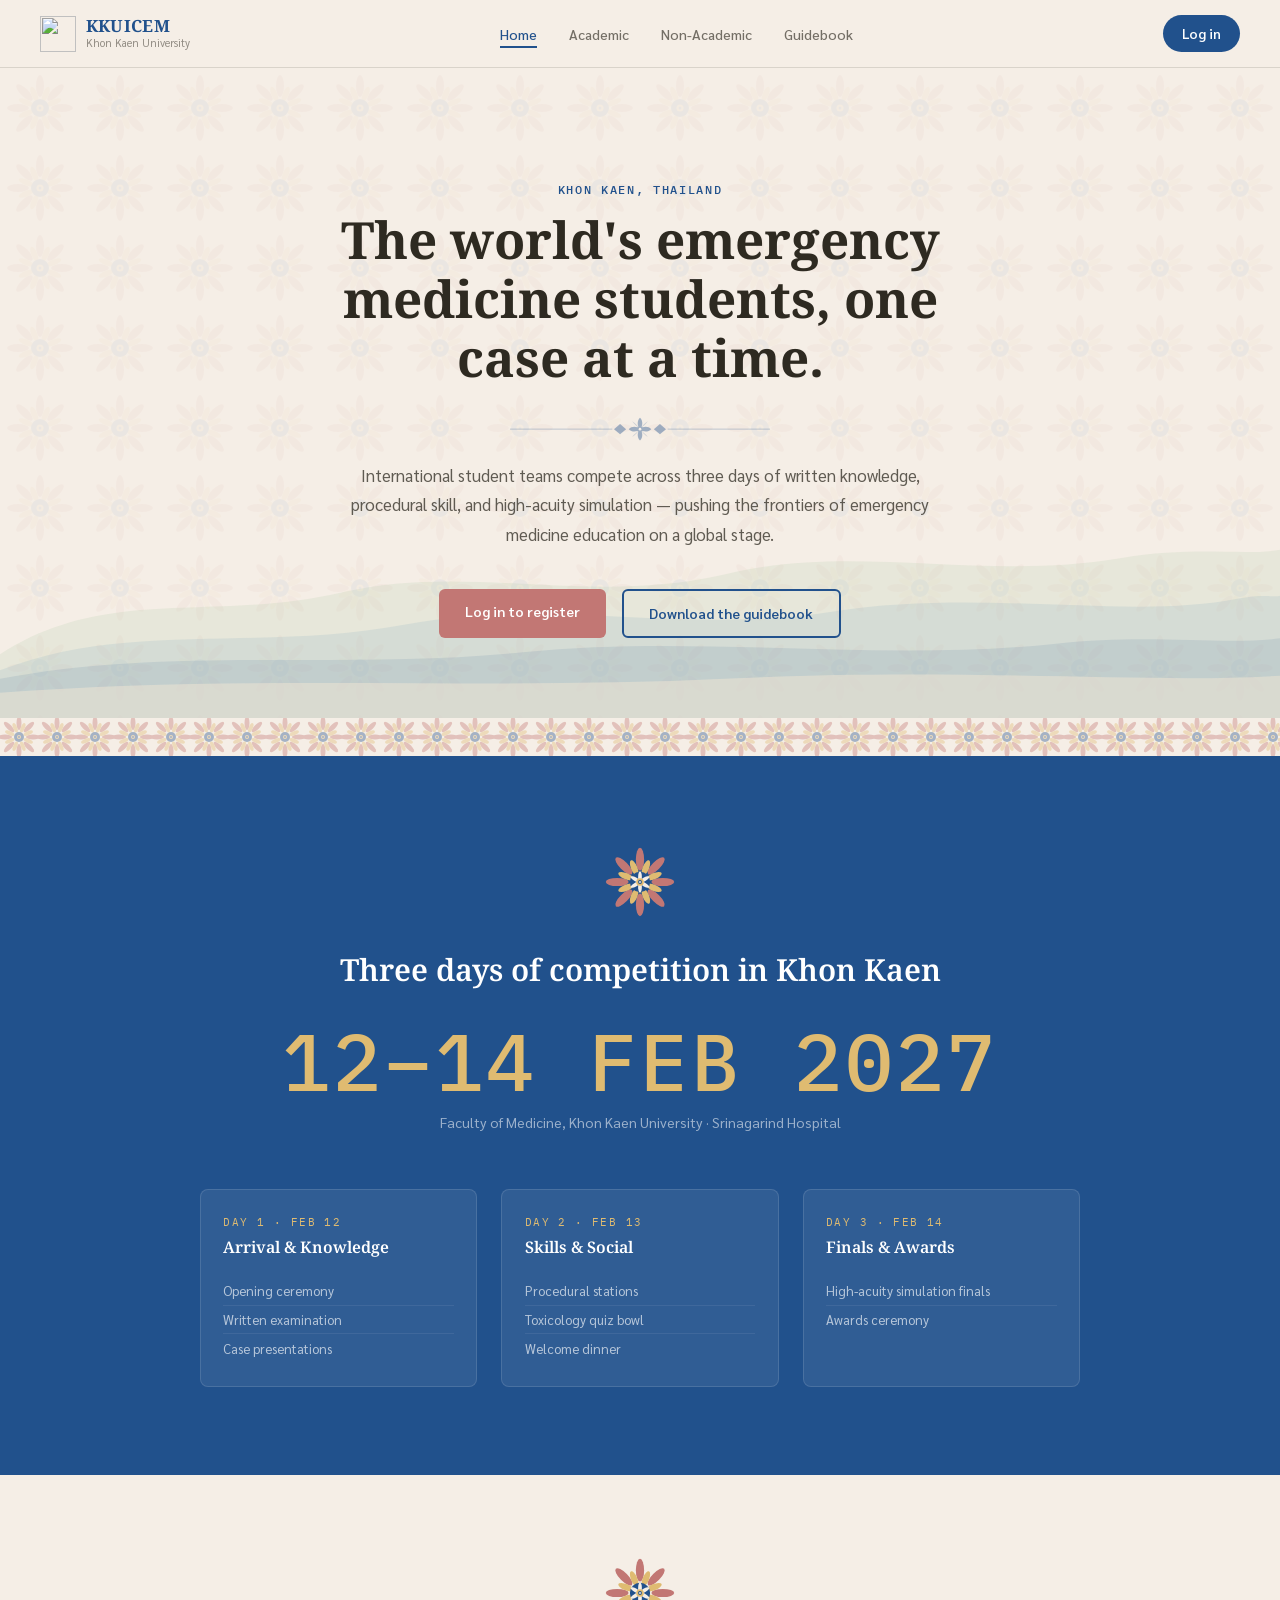
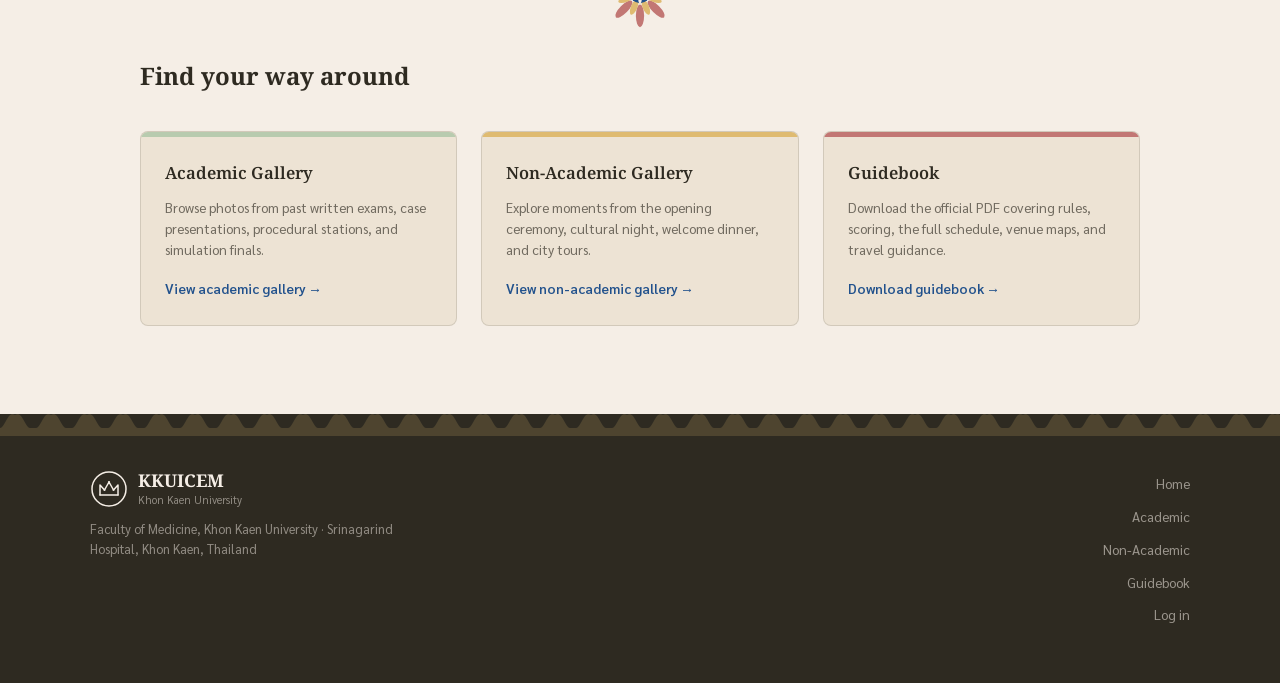
==== index.html @ 1361f366 "Add ICEM logo, color mascots, medallion system, login mascots, and logo swap Co-Authored-By: Claude " ====
<!DOCTYPE html>
<html lang="en">
<head>
  <meta charset="UTF-8">
  <meta name="viewport" content="width=device-width, initial-scale=1.0">
  <meta name="description" content="KKUICEM — Khon Kaen University International Challenge of Emergency Medicine. Medical students from around the world compete to become the best of emergency medicine.">
  <title>KKUICEM — Home</title>
  <link rel="stylesheet" href="style.css">
</head>
<body>

<nav class="site-nav" aria-label="Main navigation">
  <a href="index.html" class="nav-wordmark" aria-label="KKUICEM — go to home">
    <img src="assets/icem-logo-color.png" class="crest-img" alt="" aria-hidden="true">
    <div class="nav-wordmark-text">
      <span class="nav-wordmark-title">KKUICEM</span>
      <span class="nav-wordmark-sub">Khon Kaen University</span>
    </div>
  </a>
  <ul class="nav-links" role="list">
    <li><a href="index.html" aria-current="page">Home</a></li>
    <li><a href="academic.html">Academic</a></li>
    <li><a href="non-academic.html">Non-Academic</a></li>
    <li><a href="guidebook.html">Guidebook</a></li>
  </ul>
  <a href="login.html" class="nav-login-btn">Log in</a>
</nav>

<main>

  <section class="hero">
    <div class="hero-mountain" aria-hidden="true">
      <svg viewBox="0 0 1200 200" preserveAspectRatio="xMidYMax slice" xmlns="http://www.w3.org/2000/svg">
        <path d="M0 140 C100 75 200 110 320 82 C440 54 550 95 680 65 C800 35 920 72 1050 50 C1120 38 1165 48 1200 42 L1200 200 L0 200Z" fill="#B8CBAF" opacity="0.22"/>
        <path d="M0 155 C120 108 240 138 380 112 C520 86 640 122 780 100 C920 78 1060 108 1160 88 C1185 83 1195 87 1200 85 L1200 200 L0 200Z" fill="#88ABBE" opacity="0.18"/>
        <path d="M0 163 C160 132 320 155 490 138 C660 121 820 148 990 130 C1080 120 1145 132 1200 125 L1200 200 L0 200Z" fill="#21518C" opacity="0.1"/>
        <path d="M0 176 C240 158 460 174 680 163 C900 152 1080 168 1200 160 L1200 200 L0 200Z" fill="#EDE3D4" opacity="0.55"/>
      </svg>
    </div>
    <img src="assets/mascot-giant-color.png" class="hero-mascot hero-mascot-blue" aria-hidden="true" alt="">
    <img src="assets/mascot-hanuman-color.png" class="hero-mascot hero-mascot-red" aria-hidden="true" alt="">
    <div class="hero-content">
      <p class="hero-location">Khon Kaen, Thailand</p>
      <h1>The world's emergency medicine students, one case at a time.</h1>
      <div class="thai-ornament" aria-hidden="true">
        <svg viewBox="0 0 300 28" fill="none" xmlns="http://www.w3.org/2000/svg">
          <line x1="0" y1="14" x2="118" y2="14" stroke="currentColor" stroke-width="0.75"/>
          <line x1="182" y1="14" x2="300" y2="14" stroke="currentColor" stroke-width="0.75"/>
          <path d="M120 14 L127 8 L134 14 L127 20Z" fill="currentColor"/>
          <path d="M166 14 L173 8 L180 14 L173 20Z" fill="currentColor"/>
          <path d="M150 14 C153 11,154 5,150 1 C146 5,147 11,150 14Z" fill="currentColor"/>
          <path d="M150 14 C153 17,154 23,150 27 C146 23,147 17,150 14Z" fill="currentColor"/>
          <path d="M150 14 C147 11,141 10,137 14 C141 18,147 17,150 14Z" fill="currentColor"/>
          <path d="M150 14 C153 11,159 10,163 14 C159 18,153 17,150 14Z" fill="currentColor"/>
          <path d="M150 14 C148 11,144 7,141 5 C143 8,147 11,150 14Z" fill="currentColor" opacity="0.55"/>
          <path d="M150 14 C152 11,156 7,159 5 C157 8,153 11,150 14Z" fill="currentColor" opacity="0.55"/>
          <path d="M150 14 C148 17,144 21,141 23 C143 20,147 17,150 14Z" fill="currentColor" opacity="0.55"/>
          <path d="M150 14 C152 17,156 21,159 23 C157 20,153 17,150 14Z" fill="currentColor" opacity="0.55"/>
          <circle cx="150" cy="14" r="3.2" fill="currentColor"/>
          <circle cx="150" cy="14" r="1.5" fill="var(--cream)"/>
        </svg>
      </div>
      <p class="hero-lede">International student teams compete across three days of written knowledge, procedural skill, and high-acuity simulation — pushing the frontiers of emergency medicine education on a global stage.</p>
      <div class="hero-buttons">
        <a href="login.html" class="btn-coral">Log in to register</a>
        <a href="guidebook.html" class="btn-navy-outline">Download the guidebook</a>
      </div>
    </div>
  </section>

  <div class="wave-divider" role="presentation" aria-hidden="true"></div>

  <section class="duration-band" aria-labelledby="duration-heading">
    <div class="medallion-accent" aria-hidden="true">
      <svg viewBox="0 0 120 120" xmlns="http://www.w3.org/2000/svg">
        <g transform="translate(60,60)">
          <ellipse rx="6.5" ry="18" cy="-36" fill="#C27774" transform="rotate(0)"/>
          <ellipse rx="6.5" ry="18" cy="-36" fill="#C27774" transform="rotate(45)"/>
          <ellipse rx="6.5" ry="18" cy="-36" fill="#C27774" transform="rotate(90)"/>
          <ellipse rx="6.5" ry="18" cy="-36" fill="#C27774" transform="rotate(135)"/>
          <ellipse rx="6.5" ry="18" cy="-36" fill="#C27774" transform="rotate(180)"/>
          <ellipse rx="6.5" ry="18" cy="-36" fill="#C27774" transform="rotate(225)"/>
          <ellipse rx="6.5" ry="18" cy="-36" fill="#C27774" transform="rotate(270)"/>
          <ellipse rx="6.5" ry="18" cy="-36" fill="#C27774" transform="rotate(315)"/>
          <ellipse rx="5" ry="13" cy="-24" fill="#DFBB71" transform="rotate(22.5)"/>
          <ellipse rx="5" ry="13" cy="-24" fill="#DFBB71" transform="rotate(67.5)"/>
          <ellipse rx="5" ry="13" cy="-24" fill="#DFBB71" transform="rotate(112.5)"/>
          <ellipse rx="5" ry="13" cy="-24" fill="#DFBB71" transform="rotate(157.5)"/>
          <ellipse rx="5" ry="13" cy="-24" fill="#DFBB71" transform="rotate(202.5)"/>
          <ellipse rx="5" ry="13" cy="-24" fill="#DFBB71" transform="rotate(247.5)"/>
          <ellipse rx="5" ry="13" cy="-24" fill="#DFBB71" transform="rotate(292.5)"/>
          <ellipse rx="5" ry="13" cy="-24" fill="#DFBB71" transform="rotate(337.5)"/>
          <circle r="16" fill="#F5EEE6" opacity="0.15"/>
          <circle r="16" fill="#21518C"/>
          <ellipse rx="3" ry="9" cy="-8" fill="#F5EEE6" transform="rotate(0)"/>
          <ellipse rx="3" ry="9" cy="-8" fill="#F5EEE6" transform="rotate(60)"/>
          <ellipse rx="3" ry="9" cy="-8" fill="#F5EEE6" transform="rotate(120)"/>
          <ellipse rx="3" ry="9" cy="-8" fill="#F5EEE6" transform="rotate(180)"/>
          <ellipse rx="3" ry="9" cy="-8" fill="#F5EEE6" transform="rotate(240)"/>
          <ellipse rx="3" ry="9" cy="-8" fill="#F5EEE6" transform="rotate(300)"/>
          <circle r="6" fill="#DFBB71"/>
          <circle r="3" fill="#21518C"/>
          <circle r="1.5" fill="#F5EEE6"/>
        </g>
      </svg>
    </div>
    <h2 id="duration-heading">Three days of competition in Khon Kaen</h2>
    <span class="duration-date">12–14 FEB 2027</span>
    <p class="duration-venue">Faculty of Medicine, Khon Kaen University · Srinagarind Hospital</p>
    <div class="schedule-grid">
      <div class="schedule-day">
        <p class="schedule-day-label">Day 1 · Feb 12</p>
        <h3 class="schedule-day-title">Arrival &amp; Knowledge</h3>
        <ul>
          <li>Opening ceremony</li>
          <li>Written examination</li>
          <li>Case presentations</li>
        </ul>
      </div>
      <div class="schedule-day">
        <p class="schedule-day-label">Day 2 · Feb 13</p>
        <h3 class="schedule-day-title">Skills &amp; Social</h3>
        <ul>
          <li>Procedural stations</li>
          <li>Toxicology quiz bowl</li>
          <li>Welcome dinner</li>
        </ul>
      </div>
      <div class="schedule-day">
        <p class="schedule-day-label">Day 3 · Feb 14</p>
        <h3 class="schedule-day-title">Finals &amp; Awards</h3>
        <ul>
          <li>High-acuity simulation finals</li>
          <li>Awards ceremony</li>
        </ul>
      </div>
    </div>
  </section>

  <section class="nav-cards-section" aria-labelledby="explore-heading">
    <div class="medallion-accent medallion-accent-sm" aria-hidden="true">
      <svg viewBox="0 0 120 120" xmlns="http://www.w3.org/2000/svg"><g transform="translate(60,60)"><ellipse rx="6.5" ry="18" cy="-36" fill="#C27774" transform="rotate(0)"/><ellipse rx="6.5" ry="18" cy="-36" fill="#C27774" transform="rotate(45)"/><ellipse rx="6.5" ry="18" cy="-36" fill="#C27774" transform="rotate(90)"/><ellipse rx="6.5" ry="18" cy="-36" fill="#C27774" transform="rotate(135)"/><ellipse rx="6.5" ry="18" cy="-36" fill="#C27774" transform="rotate(180)"/><ellipse rx="6.5" ry="18" cy="-36" fill="#C27774" transform="rotate(225)"/><ellipse rx="6.5" ry="18" cy="-36" fill="#C27774" transform="rotate(270)"/><ellipse rx="6.5" ry="18" cy="-36" fill="#C27774" transform="rotate(315)"/><ellipse rx="5" ry="13" cy="-24" fill="#DFBB71" transform="rotate(22.5)"/><ellipse rx="5" ry="13" cy="-24" fill="#DFBB71" transform="rotate(67.5)"/><ellipse rx="5" ry="13" cy="-24" fill="#DFBB71" transform="rotate(112.5)"/><ellipse rx="5" ry="13" cy="-24" fill="#DFBB71" transform="rotate(157.5)"/><ellipse rx="5" ry="13" cy="-24" fill="#DFBB71" transform="rotate(202.5)"/><ellipse rx="5" ry="13" cy="-24" fill="#DFBB71" transform="rotate(247.5)"/><ellipse rx="5" ry="13" cy="-24" fill="#DFBB71" transform="rotate(292.5)"/><ellipse rx="5" ry="13" cy="-24" fill="#DFBB71" transform="rotate(337.5)"/><circle r="16" fill="#21518C"/><ellipse rx="3" ry="9" cy="-8" fill="#F5EEE6" transform="rotate(0)"/><ellipse rx="3" ry="9" cy="-8" fill="#F5EEE6" transform="rotate(60)"/><ellipse rx="3" ry="9" cy="-8" fill="#F5EEE6" transform="rotate(120)"/><ellipse rx="3" ry="9" cy="-8" fill="#F5EEE6" transform="rotate(180)"/><ellipse rx="3" ry="9" cy="-8" fill="#F5EEE6" transform="rotate(240)"/><ellipse rx="3" ry="9" cy="-8" fill="#F5EEE6" transform="rotate(300)"/><circle r="6" fill="#DFBB71"/><circle r="3" fill="#21518C"/><circle r="1.5" fill="#F5EEE6"/></g></svg>
    </div>
    <h2 id="explore-heading">Find your way around</h2>
    <div class="nav-cards">
      <div class="nav-card">
        <div class="nav-card-top" style="background:var(--sage);"></div>
        <div class="nav-card-body">
          <h3>Academic Gallery</h3>
          <p>Browse photos from past written exams, case presentations, procedural stations, and simulation finals.</p>
          <a href="academic.html" class="nav-card-link">View academic gallery →</a>
        </div>
      </div>
      <div class="nav-card">
        <div class="nav-card-top" style="background:var(--mustard);"></div>
        <div class="nav-card-body">
          <h3>Non-Academic Gallery</h3>
          <p>Explore moments from the opening ceremony, cultural night, welcome dinner, and city tours.</p>
          <a href="non-academic.html" class="nav-card-link">View non-academic gallery →</a>
        </div>
      </div>
      <div class="nav-card">
        <div class="nav-card-top" style="background:var(--coral);"></div>
        <div class="nav-card-body">
          <h3>Guidebook</h3>
          <p>Download the official PDF covering rules, scoring, the full schedule, venue maps, and travel guidance.</p>
          <a href="guidebook.html" class="nav-card-link">Download guidebook →</a>
        </div>
      </div>
    </div>
  </section>

</main>

<footer class="site-footer">
  <div class="footer-inner">
    <div>
      <div class="footer-brand">
        <svg class="crest-svg" viewBox="0 0 38 38" fill="none" xmlns="http://www.w3.org/2000/svg" aria-hidden="true">
          <circle cx="19" cy="19" r="17" stroke="currentColor" stroke-width="1.5"/>
          <path d="M10 25 L10 15 L14.5 20 L19 12 L23.5 20 L28 15 L28 25" stroke="currentColor" stroke-width="1.5" stroke-linejoin="round" stroke-linecap="round" fill="none"/>
          <line x1="10" y1="25" x2="28" y2="25" stroke="currentColor" stroke-width="1.5" stroke-linecap="round"/>
          <circle cx="14.5" cy="20" r="1" fill="currentColor"/>
          <circle cx="19" cy="12" r="1" fill="currentColor"/>
          <circle cx="23.5" cy="20" r="1" fill="currentColor"/>
        </svg>
        <div class="footer-wordmark-text">
          <div class="footer-wordmark-title">KKUICEM</div>
          <div class="footer-wordmark-sub">Khon Kaen University</div>
        </div>
      </div>
      <p class="footer-address">Faculty of Medicine, Khon Kaen University · Srinagarind Hospital, Khon Kaen, Thailand</p>
    </div>
    <ul class="footer-nav" role="list">
      <li><a href="index.html">Home</a></li>
      <li><a href="academic.html">Academic</a></li>
      <li><a href="non-academic.html">Non-Academic</a></li>
      <li><a href="guidebook.html">Guidebook</a></li>
      <li><a href="login.html">Log in</a></li>
    </ul>
  </div>
</footer>

</body>
</html>
---- style.css ----
@import url('https://fonts.googleapis.com/css2?family=Noto+Serif+Thai:wght@400;500;600;700&family=Sarabun:wght@400;500;600&family=IBM+Plex+Mono:wght@400;500&display=swap');

:root {
  --cream:      #F5EEE6;
  --cream-deep: #EDE3D4;
  --ink:        #2E2A21;
  --navy:       #21518C;
  --navy-deep:  #1A3E6B;
  --dusty:      #88ABBE;
  --sage:       #B8CBAF;
  --coral:      #C27774;
  --mustard:    #DFBB71;
  --line:       rgba(46, 42, 33, 0.14);
}

*, *::before, *::after { box-sizing: border-box; margin: 0; padding: 0; }

html { scroll-behavior: smooth; }

body {
  background: var(--cream);
  color: var(--ink);
  font-family: 'Sarabun', sans-serif;
  font-size: 16px;
  line-height: 1.6;
  min-height: 100vh;
  display: flex;
  flex-direction: column;
}

main { flex: 1; }

img { max-width: 100%; height: auto; display: block; }

/* ------------------------------------------------------------------ NAV */

.site-nav {
  background: var(--cream);
  border-bottom: 1px solid var(--line);
  padding: 0 2.5rem;
  height: 68px;
  display: flex;
  align-items: center;
  justify-content: space-between;
  gap: 1.5rem;
  position: sticky;
  top: 0;
  z-index: 100;
}

.nav-wordmark {
  display: flex;
  align-items: center;
  gap: 0.6rem;
  text-decoration: none;
  flex-shrink: 0;
}

.nav-wordmark .crest-svg {
  color: var(--navy);
  width: 38px;
  height: 38px;
  flex-shrink: 0;
}

.crest-img {
  flex-shrink: 0;
  object-fit: contain;
  display: block;
}

.nav-wordmark .crest-img  { width: 36px; height: 36px; }
.footer-brand  .crest-img { width: 28px; height: 28px; }

.nav-wordmark-text { display: flex; flex-direction: column; line-height: 1.15; }

.nav-wordmark-title {
  font-family: 'Noto Serif Thai', serif;
  font-weight: 700;
  font-size: 1.05rem;
  color: var(--navy);
  letter-spacing: 0.02em;
}

.nav-wordmark-sub { font-size: 0.68rem; color: var(--ink); opacity: 0.5; }

.nav-links { display: flex; gap: 2rem; list-style: none; margin: 0; padding: 0; }

.nav-links a {
  font-size: 0.875rem;
  font-weight: 500;
  color: var(--ink);
  text-decoration: none;
  opacity: 0.65;
  transition: opacity 0.15s;
  padding-bottom: 3px;
  border-bottom: 2px solid transparent;
}

.nav-links a:hover { opacity: 1; }

.nav-links a[aria-current="page"] {
  color: var(--navy);
  opacity: 1;
  border-bottom-color: var(--navy);
}

.nav-login-btn {
  display: inline-block;
  padding: 0.45rem 1.2rem;
  background: var(--navy);
  color: #fff;
  font-size: 0.85rem;
  font-weight: 600;
  text-decoration: none;
  border-radius: 999px;
  transition: background 0.15s;
  flex-shrink: 0;
  white-space: nowrap;
}

.nav-login-btn:hover { background: var(--navy-deep); }

.nav-links a:focus-visible,
.nav-login-btn:focus-visible,
.nav-wordmark:focus-visible {
  outline: 2px solid var(--navy);
  outline-offset: 3px;
  border-radius: 3px;
}

/* --------------------------------------------------------------- FOOTER */

.site-footer {
  background: var(--ink);
  padding: 3.5rem 2.5rem;
  background-image: url("data:image/svg+xml,%3Csvg xmlns='http://www.w3.org/2000/svg' viewBox='0 0 36 22'%3E%3Cpath d='M0 22 L0 14 C3 14 6 6 9 2 C11 0 13 0 15 1 C17 0 19 0 21 2 C24 6 27 14 30 14 L36 14 L36 22 Z' fill='%23DFBB71' opacity='0.18'/%3E%3C/svg%3E");
  background-repeat: repeat-x;
  background-size: 36px 22px;
  background-position: top left;
}

.footer-inner {
  max-width: 1100px;
  margin: 0 auto;
  display: flex;
  align-items: flex-start;
  justify-content: space-between;
  gap: 2.5rem;
  flex-wrap: wrap;
}

.footer-brand {
  display: flex;
  align-items: center;
  gap: 0.65rem;
  margin-bottom: 0.65rem;
}

.footer-brand .crest-svg { color: var(--cream); width: 38px; height: 38px; flex-shrink: 0; }

.footer-wordmark-text { line-height: 1.2; }

.footer-wordmark-title {
  font-family: 'Noto Serif Thai', serif;
  font-weight: 700;
  font-size: 1.1rem;
  color: var(--cream);
}

.footer-wordmark-sub { font-size: 0.68rem; color: var(--cream); opacity: 0.5; }

.footer-address { font-size: 0.8rem; color: var(--cream); opacity: 0.5; line-height: 1.6; max-width: 340px; }

.footer-nav {
  list-style: none;
  padding: 0;
  margin: 0;
  display: flex;
  flex-direction: column;
  gap: 0.45rem;
  text-align: right;
}

.footer-nav a { font-size: 0.85rem; color: var(--cream); opacity: 0.55; text-decoration: none; transition: opacity 0.15s; }

.footer-nav a:hover { opacity: 1; }

.footer-nav a:focus-visible { outline: 2px solid var(--cream); outline-offset: 2px; border-radius: 2px; }

/* ------------------------------------------------------------- DIVIDER */

.wave-divider {
  width: 100%;
  height: 38px;
  background-color: var(--cream);
  background-image: url("data:image/svg+xml,<svg xmlns='http://www.w3.org/2000/svg' viewBox='0 0 38 38'><g transform='translate(19,19)' opacity='0.38'><ellipse rx='2.5' ry='7' cy='-14' fill='%23C27774'/><ellipse rx='2.5' ry='7' cy='-14' fill='%23C27774' transform='rotate(45)'/><ellipse rx='2.5' ry='7' cy='-14' fill='%23C27774' transform='rotate(90)'/><ellipse rx='2.5' ry='7' cy='-14' fill='%23C27774' transform='rotate(135)'/><ellipse rx='2.5' ry='7' cy='-14' fill='%23C27774' transform='rotate(180)'/><ellipse rx='2.5' ry='7' cy='-14' fill='%23C27774' transform='rotate(225)'/><ellipse rx='2.5' ry='7' cy='-14' fill='%23C27774' transform='rotate(270)'/><ellipse rx='2.5' ry='7' cy='-14' fill='%23C27774' transform='rotate(315)'/><ellipse rx='2' ry='5' cy='-10' fill='%23DFBB71' transform='rotate(22.5)'/><ellipse rx='2' ry='5' cy='-10' fill='%23DFBB71' transform='rotate(67.5)'/><ellipse rx='2' ry='5' cy='-10' fill='%23DFBB71' transform='rotate(112.5)'/><ellipse rx='2' ry='5' cy='-10' fill='%23DFBB71' transform='rotate(157.5)'/><ellipse rx='2' ry='5' cy='-10' fill='%23DFBB71' transform='rotate(202.5)'/><ellipse rx='2' ry='5' cy='-10' fill='%23DFBB71' transform='rotate(247.5)'/><ellipse rx='2' ry='5' cy='-10' fill='%23DFBB71' transform='rotate(292.5)'/><ellipse rx='2' ry='5' cy='-10' fill='%23DFBB71' transform='rotate(337.5)'/><circle r='5' fill='%2321518C'/><circle r='2' fill='%23DFBB71'/><circle r='1' fill='%2321518C'/></g></svg>");
  background-repeat: repeat-x;
  background-size: 38px 38px;
  background-position: center left;
}

/* small medallion accent for section headings */
.medallion-accent-sm svg { width: 28px; height: 28px; }
.medallion-accent-sm { margin: 0 0 0.9rem; }

/* login page line-art mascots */
.login-wrapper {
  display: flex;
  align-items: flex-start;
  justify-content: center;
  padding: 5rem 2rem 6rem;
  position: relative;
}

.login-mascot {
  position: absolute;
  bottom: 0;
  width: 150px;
  mix-blend-mode: multiply;
  pointer-events: none;
  user-select: none;
  opacity: 0.45;
}

.login-mascot-blue { left: 0; }
.login-mascot-red  { right: 0; }

/* --------------------------------------------------------- THAI ORNAMENT */

.thai-ornament {
  display: flex;
  justify-content: center;
  margin: 1.2rem 0;
  color: var(--navy);
  opacity: 0.4;
}

.thai-ornament svg { width: 260px; height: auto; }

.thai-ornament-light {
  color: var(--mustard);
  opacity: 0.55;
}

.gallery-header .thai-ornament svg { width: 180px; }

/* -------------------------------------------------------------- BUTTONS */

.btn-coral {
  display: inline-block;
  padding: 0.7rem 1.6rem;
  background: var(--coral);
  color: #fff;
  font-weight: 600;
  font-size: 0.9rem;
  text-decoration: none;
  border-radius: 6px;
  transition: background 0.15s;
}

.btn-coral:hover { background: #b5605d; }

.btn-navy-outline {
  display: inline-block;
  padding: 0.68rem 1.6rem;
  background: transparent;
  color: var(--navy);
  border: 2px solid var(--navy);
  font-weight: 600;
  font-size: 0.9rem;
  text-decoration: none;
  border-radius: 6px;
  transition: background 0.15s, color 0.15s;
}

.btn-navy-outline:hover { background: var(--navy); color: #fff; }

.btn-coral:focus-visible,
.btn-navy-outline:focus-visible { outline: 2px solid var(--navy); outline-offset: 3px; }

/* --------------------------------------------------------------- INDEX */

.hero {
  position: relative;
  overflow: hidden;
  padding: 7rem 2rem 5rem;
  text-align: center;
}

.hero::before {
  content: '';
  position: absolute;
  inset: 0;
  z-index: 0;
  opacity: 0.05;
  pointer-events: none;
  background-image: url("data:image/svg+xml,<svg xmlns='http://www.w3.org/2000/svg' viewBox='0 0 80 80'><g transform='translate(40,40)'><ellipse rx='4' ry='11' cy='-22' fill='%23C27774'/><ellipse rx='4' ry='11' cy='-22' fill='%23C27774' transform='rotate(45)'/><ellipse rx='4' ry='11' cy='-22' fill='%23C27774' transform='rotate(90)'/><ellipse rx='4' ry='11' cy='-22' fill='%23C27774' transform='rotate(135)'/><ellipse rx='4' ry='11' cy='-22' fill='%23C27774' transform='rotate(180)'/><ellipse rx='4' ry='11' cy='-22' fill='%23C27774' transform='rotate(225)'/><ellipse rx='4' ry='11' cy='-22' fill='%23C27774' transform='rotate(270)'/><ellipse rx='4' ry='11' cy='-22' fill='%23C27774' transform='rotate(315)'/><ellipse rx='3' ry='8' cy='-15' fill='%23DFBB71' transform='rotate(22.5)'/><ellipse rx='3' ry='8' cy='-15' fill='%23DFBB71' transform='rotate(67.5)'/><ellipse rx='3' ry='8' cy='-15' fill='%23DFBB71' transform='rotate(112.5)'/><ellipse rx='3' ry='8' cy='-15' fill='%23DFBB71' transform='rotate(157.5)'/><ellipse rx='3' ry='8' cy='-15' fill='%23DFBB71' transform='rotate(202.5)'/><ellipse rx='3' ry='8' cy='-15' fill='%23DFBB71' transform='rotate(247.5)'/><ellipse rx='3' ry='8' cy='-15' fill='%23DFBB71' transform='rotate(292.5)'/><ellipse rx='3' ry='8' cy='-15' fill='%23DFBB71' transform='rotate(337.5)'/><circle r='9' fill='%2321518C'/><circle r='3.5' fill='%23DFBB71'/><circle r='1.5' fill='%2321518C'/></g></svg>");
  background-repeat: repeat;
  background-size: 80px 80px;
}

.hero-mountain {
  position: absolute;
  inset: 0;
  z-index: 1;
  pointer-events: none;
  user-select: none;
}

.hero-mountain svg {
  position: absolute;
  bottom: 0;
  left: 0;
  width: 100%;
  height: auto;
}

.hero-content {
  max-width: 700px;
  margin: 0 auto;
  position: relative;
  z-index: 3;
}

.hero-mascot {
  position: absolute;
  bottom: 0;
  width: 210px;
  mix-blend-mode: multiply;
  pointer-events: none;
  user-select: none;
  opacity: 0.9;
  z-index: 2;
}

.hero-mascot-blue { left: -10px; }
.hero-mascot-red  { right: -10px; }

/* ------------------------------------------------------ MEDALLION */

.medallion-accent {
  display: flex;
  justify-content: center;
  margin: 0 0 1.8rem;
}

.medallion-accent svg { width: 76px; height: 76px; }

.medallion-watermark {
  position: absolute;
  top: 50%;
  right: -50px;
  transform: translateY(-50%);
  opacity: 0.07;
  pointer-events: none;
  user-select: none;
  z-index: 0;
}

.medallion-watermark svg { width: 230px; height: 230px; }

.hero-location {
  font-family: 'IBM Plex Mono', monospace;
  font-size: 0.75rem;
  font-weight: 500;
  letter-spacing: 0.14em;
  text-transform: uppercase;
  color: var(--navy);
  margin-bottom: 1.1rem;
}

.hero h1 {
  font-family: 'Noto Serif Thai', serif;
  font-size: clamp(2rem, 5vw, 3.2rem);
  font-weight: 700;
  line-height: 1.15;
  color: var(--ink);
  margin-bottom: 1.5rem;
}

.hero-lede {
  font-size: 1.05rem;
  line-height: 1.75;
  color: var(--ink);
  opacity: 0.75;
  max-width: 580px;
  margin: 0 auto 2.5rem;
}

.hero-buttons { display: flex; gap: 1rem; justify-content: center; flex-wrap: wrap; }

/* duration */

.duration-band { background: var(--navy); color: #fff; padding: 5.5rem 2rem; text-align: center; }

.duration-band h2 {
  font-family: 'Noto Serif Thai', serif;
  font-size: clamp(1.3rem, 2.5vw, 1.9rem);
  font-weight: 600;
  color: #fff;
  margin-bottom: 1.5rem;
}

.duration-date {
  font-family: 'IBM Plex Mono', monospace;
  font-size: clamp(2.75rem, 8vw, 5rem);
  font-weight: 500;
  letter-spacing: 0.04em;
  color: var(--mustard);
  display: block;
  margin-bottom: 0.6rem;
  line-height: 1;
}

.duration-venue { font-size: 0.88rem; opacity: 0.55; margin-bottom: 3.5rem; }

.schedule-grid {
  max-width: 880px;
  margin: 0 auto;
  display: grid;
  grid-template-columns: repeat(3, 1fr);
  gap: 1.5rem;
  text-align: left;
}

.schedule-day {
  background: rgba(255,255,255,0.07);
  border: 1px solid rgba(255,255,255,0.12);
  border-radius: 8px;
  padding: 1.5rem 1.4rem;
}

.schedule-day-label {
  font-family: 'IBM Plex Mono', monospace;
  font-size: 0.68rem;
  letter-spacing: 0.13em;
  text-transform: uppercase;
  color: var(--mustard);
  margin-bottom: 0.35rem;
}

.schedule-day-title {
  font-family: 'Noto Serif Thai', serif;
  font-size: 1rem;
  font-weight: 600;
  color: #fff;
  margin-bottom: 0.85rem;
}

.schedule-day ul { list-style: none; padding: 0; margin: 0; }

.schedule-day ul li {
  font-size: 0.82rem;
  color: rgba(255,255,255,0.65);
  padding: 0.28rem 0;
  border-bottom: 1px solid rgba(255,255,255,0.07);
  line-height: 1.45;
}

.schedule-day ul li:last-child { border-bottom: none; }

/* nav cards */

.nav-cards-section { padding: 5rem 2rem 5.5rem; }

.nav-cards-section h2 {
  font-family: 'Noto Serif Thai', serif;
  font-size: 1.5rem;
  font-weight: 700;
  color: var(--ink);
  max-width: 1000px;
  margin: 0 auto 2rem;
}

.nav-cards {
  display: grid;
  grid-template-columns: repeat(3, 1fr);
  gap: 1.5rem;
  max-width: 1000px;
  margin: 0 auto;
}

.nav-card {
  background: var(--cream-deep);
  border: 1px solid var(--line);
  border-radius: 8px;
  overflow: hidden;
  display: flex;
  flex-direction: column;
}

.nav-card-top { height: 5px; }

.nav-card-body { padding: 1.6rem 1.5rem; display: flex; flex-direction: column; flex: 1; }

.nav-card-body h3 {
  font-family: 'Noto Serif Thai', serif;
  font-size: 1.05rem;
  font-weight: 600;
  color: var(--ink);
  margin-bottom: 0.5rem;
}

.nav-card-body p { font-size: 0.85rem; color: var(--ink); opacity: 0.65; line-height: 1.55; flex: 1; margin-bottom: 1.1rem; }

.nav-card-link {
  font-size: 0.85rem;
  font-weight: 600;
  color: var(--navy);
  text-decoration: none;
  display: inline-flex;
  align-items: center;
  gap: 0.3rem;
}

.nav-card-link:hover { text-decoration: underline; }

.nav-card-link:focus-visible { outline: 2px solid var(--navy); outline-offset: 2px; border-radius: 2px; }

/* --------------------------------------------------------------- LOGIN */

/* login-wrapper moved to illustration section above */

.login-section { width: 100%; max-width: 660px; }

.login-section h1 {
  font-family: 'Noto Serif Thai', serif;
  font-size: clamp(1.7rem, 4vw, 2.4rem);
  font-weight: 700;
  color: var(--ink);
  margin-bottom: 0.65rem;
  text-align: center;
}

.login-lede { font-size: 1rem; color: var(--ink); opacity: 0.65; margin-bottom: 2rem; text-align: center; }

.login-card { background: var(--cream-deep); border: 1px solid var(--line); border-radius: 10px; padding: 1.75rem; }

.login-card iframe { width: 100%; height: 600px; border: none; border-radius: 6px; display: block; background: var(--cream); }

.login-portal {
  display: flex;
  flex-direction: column;
  align-items: center;
  text-align: center;
  padding: 3rem 1.5rem;
  gap: 0.75rem;
}

.login-portal-icon { color: var(--navy); opacity: 0.6; margin-bottom: 0.5rem; }

.login-portal-label {
  font-family: 'Noto Serif Thai', serif;
  font-size: 1.1rem;
  font-weight: 600;
  color: var(--ink);
}

.login-portal-note { font-size: 0.85rem; color: var(--ink); opacity: 0.6; max-width: 340px; line-height: 1.55; }

.login-portal-btn { margin-top: 0.75rem; }

/* ------------------------------------------------------------- GALLERY */

.gallery-header { max-width: 680px; margin: 0 auto; padding: 5rem 2rem 1.5rem; }

.past-label {
  font-family: 'IBM Plex Mono', monospace;
  font-size: 0.72rem;
  letter-spacing: 0.13em;
  text-transform: uppercase;
  color: var(--navy);
  opacity: 0.65;
  margin-bottom: 0.5rem;
}

.gallery-header h1 {
  font-family: 'Noto Serif Thai', serif;
  font-size: clamp(1.9rem, 4.5vw, 2.75rem);
  font-weight: 700;
  color: var(--ink);
  margin-bottom: 0.6rem;
}

.gallery-header .lede { font-size: 1rem; color: var(--ink); opacity: 0.65; }

.gallery-note {
  max-width: 680px;
  margin: 0.75rem auto 0;
  padding: 0 2rem;
  font-size: 0.8rem;
  color: var(--ink);
  opacity: 0.45;
  font-style: italic;
}

.gallery-grid-wrap { max-width: 1020px; margin: 0 auto; padding: 2rem 2rem 6rem; }

.gallery-grid { display: grid; grid-template-columns: repeat(3, 1fr); gap: 1.5rem; }

.photo-card { border: 1px solid var(--line); border-radius: 8px; overflow: hidden; background: var(--cream-deep); }

.photo-placeholder {
  aspect-ratio: 4 / 3;
  display: flex;
  flex-direction: column;
  align-items: center;
  justify-content: center;
  gap: 0.5rem;
  color: var(--ink);
}

.photo-placeholder svg { opacity: 0.35; }

.photo-placeholder-text {
  font-family: 'IBM Plex Mono', monospace;
  font-size: 0.68rem;
  color: var(--ink);
  opacity: 0.4;
  letter-spacing: 0.06em;
  text-transform: uppercase;
}

.photo-card-info { padding: 0.8rem 1rem 1rem; }

.photo-card-title {
  font-family: 'Noto Serif Thai', serif;
  font-size: 0.95rem;
  font-weight: 600;
  color: var(--ink);
  margin-bottom: 0.2rem;
}

.photo-card-year { font-family: 'IBM Plex Mono', monospace; font-size: 0.7rem; color: var(--ink); opacity: 0.45; }

/* ----------------------------------------------------------- GUIDEBOOK */

.guidebook-header { max-width: 640px; margin: 0 auto; padding: 5.5rem 2rem 1.5rem; text-align: center; }

.guidebook-header h1 {
  font-family: 'Noto Serif Thai', serif;
  font-size: clamp(1.75rem, 4vw, 2.6rem);
  font-weight: 700;
  color: var(--ink);
  margin-bottom: 0.75rem;
}

.guidebook-lede { font-size: 1rem; color: var(--ink); opacity: 0.65; line-height: 1.65; }

.guidebook-download-card {
  max-width: 520px;
  margin: 2.5rem auto 0;
  background: var(--navy);
  border-radius: 12px;
  padding: 2.5rem 2.25rem;
  text-align: center;
  position: relative;
  overflow: hidden;
}

.guidebook-download-card > *:not(.medallion-watermark) { position: relative; z-index: 1; }

.guidebook-pdf-label {
  font-family: 'IBM Plex Mono', monospace;
  font-size: 0.7rem;
  letter-spacing: 0.13em;
  text-transform: uppercase;
  color: var(--mustard);
  margin-bottom: 0.6rem;
}

.guidebook-download-card h2 {
  font-family: 'Noto Serif Thai', serif;
  font-size: 1.45rem;
  font-weight: 700;
  color: #fff;
  margin-bottom: 1.6rem;
  line-height: 1.3;
}

.btn-coral-dl {
  display: inline-block;
  padding: 0.75rem 1.8rem;
  background: var(--coral);
  color: #fff;
  font-weight: 600;
  font-size: 0.9rem;
  text-decoration: none;
  border-radius: 6px;
  transition: background 0.15s;
}

.btn-coral-dl:hover { background: #b5605d; }

.btn-coral-dl:focus-visible { outline: 2px solid #fff; outline-offset: 3px; }

.guidebook-contents { max-width: 520px; margin: 3.5rem auto 6rem; padding: 0 2rem; }

.guidebook-contents h2 {
  font-family: 'Noto Serif Thai', serif;
  font-size: 1.2rem;
  font-weight: 700;
  color: var(--ink);
  margin-bottom: 1.25rem;
}

.guidebook-list { list-style: none; padding: 0; margin: 0; counter-reset: guide; }

.guidebook-list li {
  counter-increment: guide;
  display: flex;
  align-items: baseline;
  gap: 1rem;
  padding: 0.9rem 0;
  border-bottom: 1px solid var(--line);
  font-size: 0.95rem;
  color: var(--ink);
  line-height: 1.5;
}

.guidebook-list li::before {
  content: counter(guide, decimal-leading-zero);
  font-family: 'IBM Plex Mono', monospace;
  font-size: 0.72rem;
  font-weight: 500;
  color: var(--navy);
  opacity: 0.55;
  flex-shrink: 0;
  letter-spacing: 0.05em;
}

/* ---------------------------------------------------------- RESPONSIVE */

@media (max-width: 860px) {
  .hero-mascot { width: 130px; opacity: 0.4; }
}

@media (max-width: 760px) {
  .nav-links { display: none; }

  .site-nav { padding: 0 1.25rem; }

  .schedule-grid,
  .nav-cards,
  .gallery-grid { grid-template-columns: 1fr; }

  .footer-inner { flex-direction: column; gap: 1.5rem; }

  .footer-nav { text-align: left; flex-direction: row; flex-wrap: wrap; gap: 0.4rem 1.2rem; }

  .hero { padding: 4.5rem 1.5rem 3.5rem; }

  .duration-band { padding: 3.5rem 1.5rem; }

  .guidebook-download-card { margin: 2rem 1.5rem 0; }

  .guidebook-contents { padding: 0 1.5rem; margin-bottom: 4rem; }

  .gallery-grid-wrap { padding: 2rem 1.5rem 4rem; }

  .login-card { padding: 1.25rem; }

  .login-card iframe { height: 520px; }
}
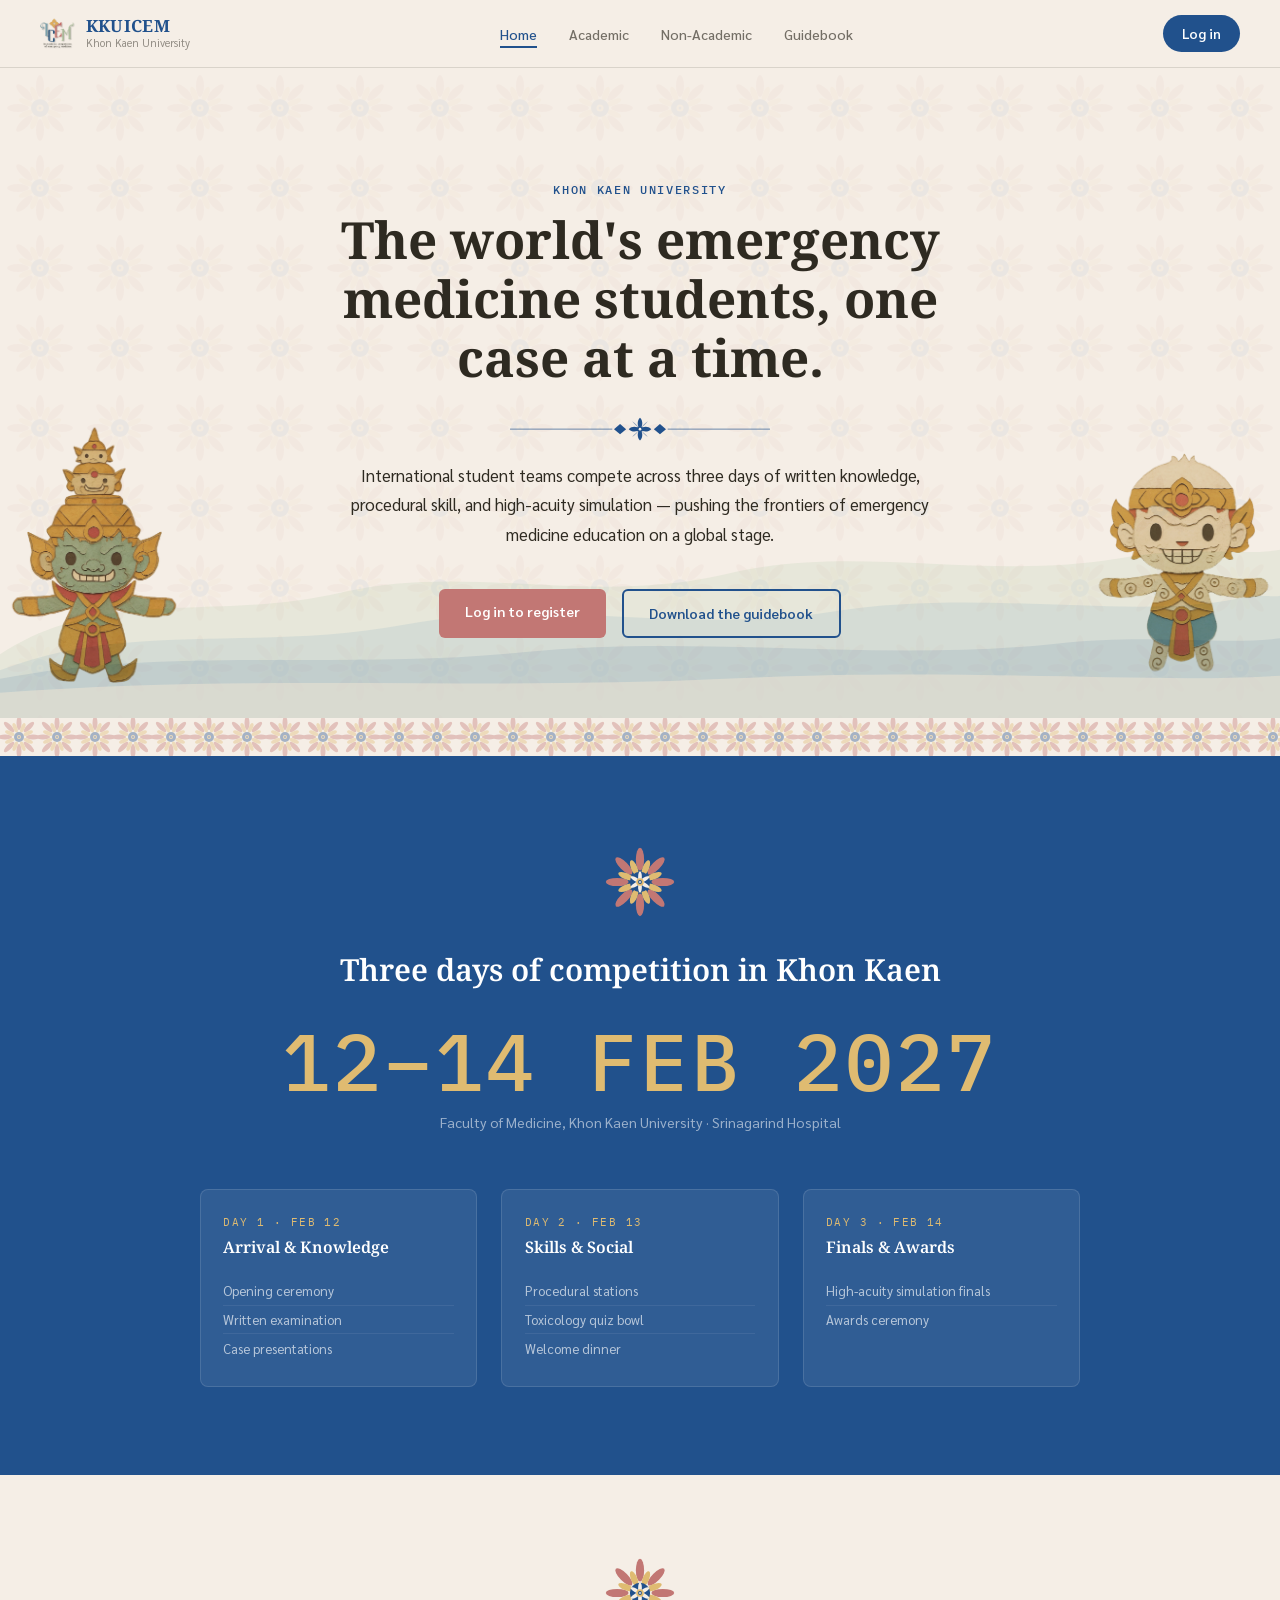
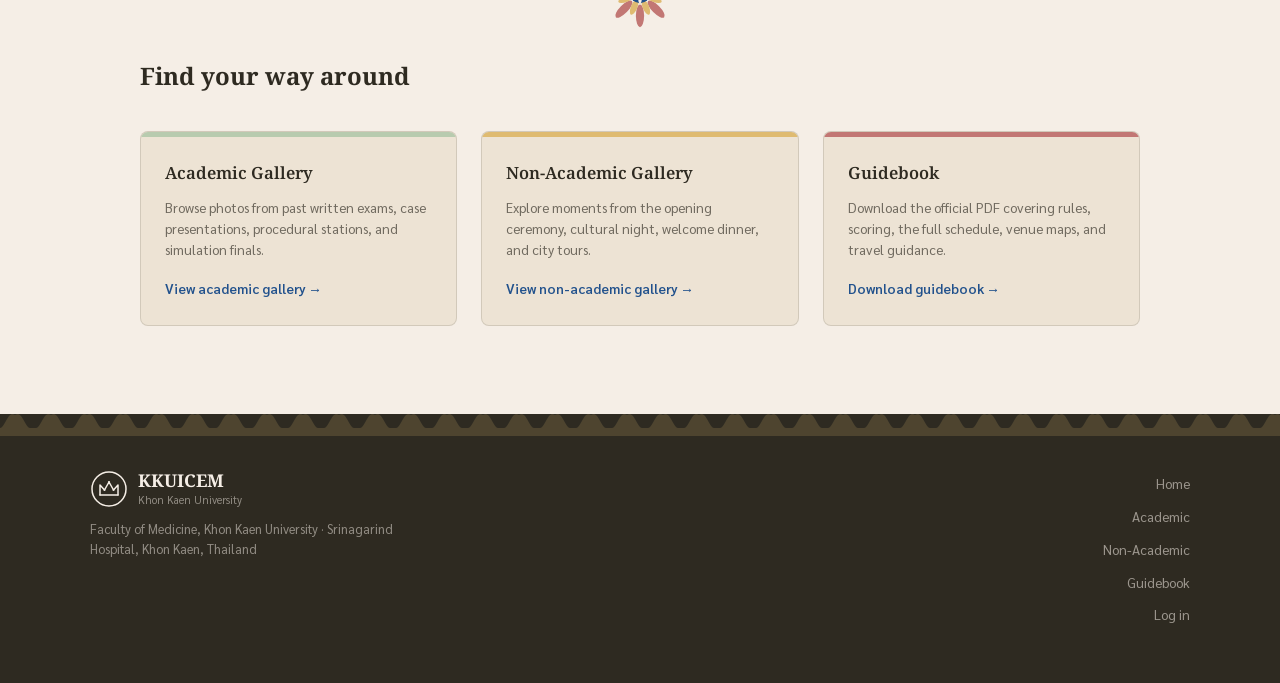
==== commit fe6e2e43: "Update nav logo, eyebrow text, and add hero slide-up animation Co-Authored-By: Claude Sonnet 4.6 <no" ====
--- a/index.html
+++ b/index.html
@@ -40,7 +40,7 @@
     <img src="assets/mascot-giant-color.png" class="hero-mascot hero-mascot-blue" aria-hidden="true" alt="">
     <img src="assets/mascot-hanuman-color.png" class="hero-mascot hero-mascot-red" aria-hidden="true" alt="">
     <div class="hero-content">
-      <p class="hero-location">Khon Kaen, Thailand</p>
+      <p class="hero-location">Khon Kaen University</p>
       <h1>The world's emergency medicine students, one case at a time.</h1>
       <div class="thai-ornament" aria-hidden="true">
         <svg viewBox="0 0 300 28" fill="none" xmlns="http://www.w3.org/2000/svg">
--- a/style.css
+++ b/style.css
@@ -69,7 +69,7 @@
   display: block;
 }
 
-.nav-wordmark .crest-img  { width: 36px; height: 36px; }
+.nav-wordmark .crest-img  { width: 36px; height: 36px; mix-blend-mode: multiply; }
 .footer-brand  .crest-img { width: 28px; height: 28px; }
 
 .nav-wordmark-text { display: flex; flex-direction: column; line-height: 1.15; }
@@ -390,6 +390,33 @@
 
 .hero-buttons { display: flex; gap: 1rem; justify-content: center; flex-wrap: wrap; }
 
+@keyframes hero-slide-up {
+  from { opacity: 0; transform: translateY(36px); }
+  to   { opacity: 1; transform: translateY(0); }
+}
+
+.hero-content .hero-location,
+.hero-content .thai-ornament,
+.hero-content h1,
+.hero-content .hero-lede,
+.hero-content .hero-buttons {
+  animation: hero-slide-up 0.8s ease-out both;
+}
+
+.hero-content .hero-location  { animation-delay: 0s; }
+.hero-content h1               { animation-delay: 0.15s; }
+.hero-content .thai-ornament   { animation-delay: 0.15s; }
+.hero-content .hero-lede       { animation-delay: 0.3s; }
+.hero-content .hero-buttons    { animation-delay: 0.45s; }
+
+@media (prefers-reduced-motion: reduce) {
+  .hero-content .hero-location,
+  .hero-content .thai-ornament,
+  .hero-content h1,
+  .hero-content .hero-lede,
+  .hero-content .hero-buttons { animation: none; }
+}
+
 /* duration */
 
 .duration-band { background: var(--navy); color: #fff; padding: 5.5rem 2rem; text-align: center; }
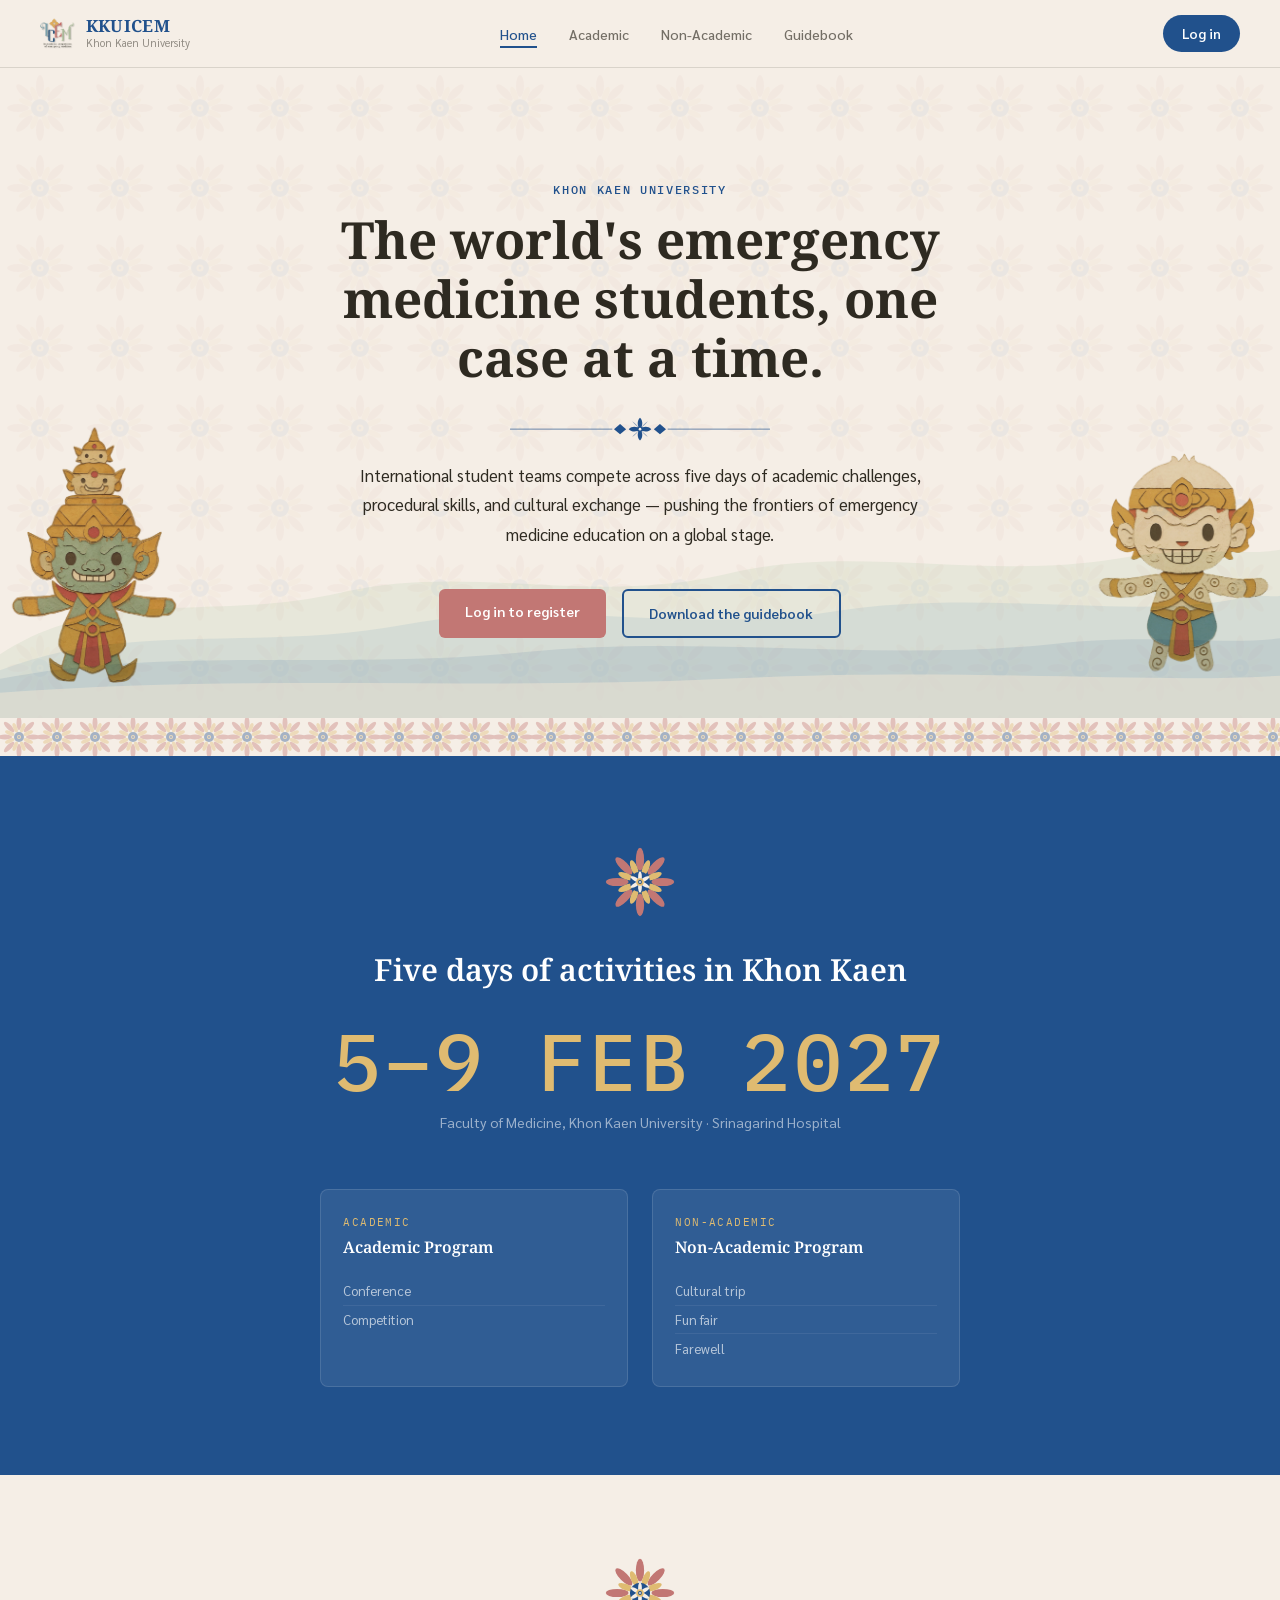
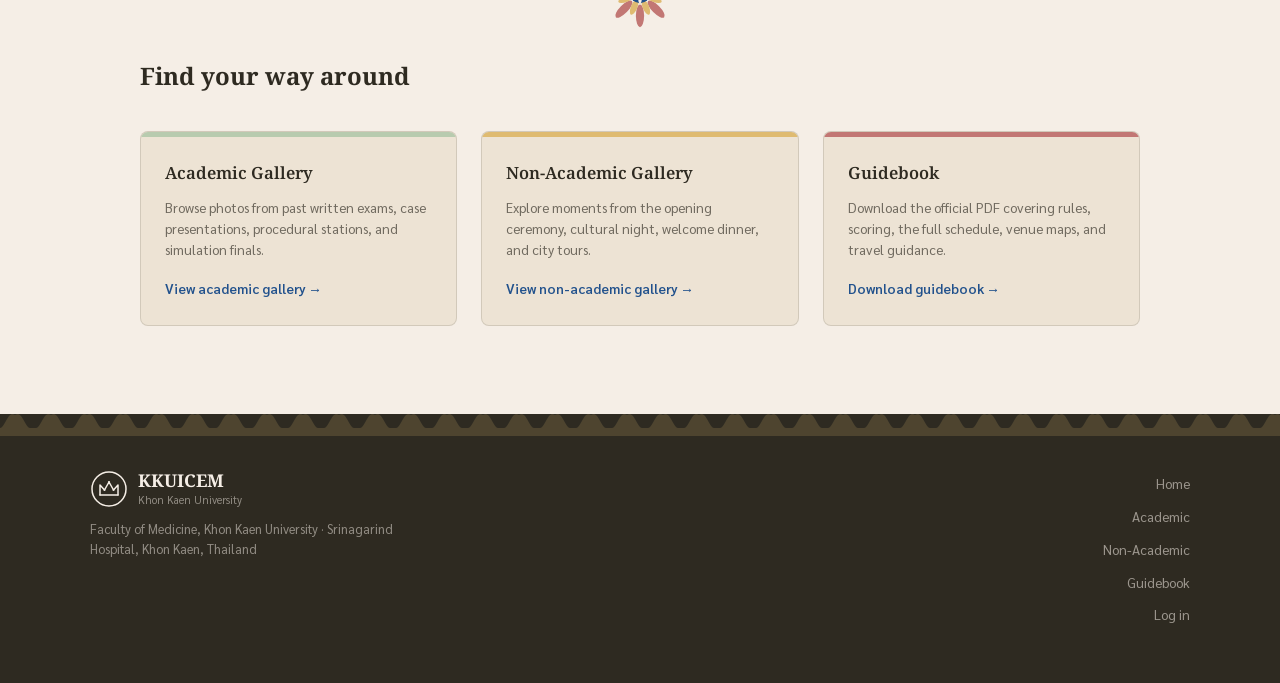
==== commit 244d7686: "Update event overview: 5 days, 5-9 Feb 2027, two program cards Co-Authored-By: Claude Sonnet 4.6 <no" ====
--- a/index.html
+++ b/index.html
@@ -6,6 +6,24 @@
   <meta name="description" content="KKUICEM — Khon Kaen University International Challenge of Emergency Medicine. Medical students from around the world compete to become the best of emergency medicine.">
   <title>KKUICEM — Home</title>
   <link rel="stylesheet" href="style.css">
+  <style>
+    @keyframes hero-slide-up {
+      from { opacity: 0; transform: translateY(36px); }
+      to   { opacity: 1; transform: translateY(0); }
+    }
+    .hero-content .hero-location { animation: hero-slide-up 0.8s ease-out both; animation-delay: 0s; }
+    .hero-content h1              { animation: hero-slide-up 0.8s ease-out both; animation-delay: 0.15s; }
+    .hero-content .thai-ornament  { animation: hero-slide-up 0.8s ease-out both; animation-delay: 0.15s; }
+    .hero-content .hero-lede      { animation: hero-slide-up 0.8s ease-out both; animation-delay: 0.3s; }
+    .hero-content .hero-buttons   { animation: hero-slide-up 0.8s ease-out both; animation-delay: 0.45s; }
+    @media (prefers-reduced-motion: reduce) {
+      .hero-content .hero-location,
+      .hero-content h1,
+      .hero-content .thai-ornament,
+      .hero-content .hero-lede,
+      .hero-content .hero-buttons { animation: none; }
+    }
+  </style>
 </head>
 <body>
 
@@ -60,7 +78,7 @@
           <circle cx="150" cy="14" r="1.5" fill="var(--cream)"/>
         </svg>
       </div>
-      <p class="hero-lede">International student teams compete across three days of written knowledge, procedural skill, and high-acuity simulation — pushing the frontiers of emergency medicine education on a global stage.</p>
+      <p class="hero-lede">International student teams compete across five days of academic challenges, procedural skills, and cultural exchange — pushing the frontiers of emergency medicine education on a global stage.</p>
       <div class="hero-buttons">
         <a href="login.html" class="btn-coral">Log in to register</a>
         <a href="guidebook.html" class="btn-navy-outline">Download the guidebook</a>
@@ -104,36 +122,27 @@
         </g>
       </svg>
     </div>
-    <h2 id="duration-heading">Three days of competition in Khon Kaen</h2>
-    <span class="duration-date">12–14 FEB 2027</span>
+    <h2 id="duration-heading">Five days of activities in Khon Kaen</h2>
+    <span class="duration-date">5–9 FEB 2027</span>
     <p class="duration-venue">Faculty of Medicine, Khon Kaen University · Srinagarind Hospital</p>
     <div class="schedule-grid">
-      <div class="schedule-day">
-        <p class="schedule-day-label">Day 1 · Feb 12</p>
-        <h3 class="schedule-day-title">Arrival &amp; Knowledge</h3>
+      <a class="schedule-day" href="academic.html" style="text-decoration:none;display:block;">
+        <p class="schedule-day-label">Academic</p>
+        <h3 class="schedule-day-title">Academic Program</h3>
         <ul>
-          <li>Opening ceremony</li>
-          <li>Written examination</li>
-          <li>Case presentations</li>
+          <li>Conference</li>
+          <li>Competition</li>
         </ul>
-      </div>
-      <div class="schedule-day">
-        <p class="schedule-day-label">Day 2 · Feb 13</p>
-        <h3 class="schedule-day-title">Skills &amp; Social</h3>
+      </a>
+      <a class="schedule-day" href="non-academic.html" style="text-decoration:none;display:block;">
+        <p class="schedule-day-label">Non-Academic</p>
+        <h3 class="schedule-day-title">Non-Academic Program</h3>
         <ul>
-          <li>Procedural stations</li>
-          <li>Toxicology quiz bowl</li>
-          <li>Welcome dinner</li>
+          <li>Cultural trip</li>
+          <li>Fun fair</li>
+          <li>Farewell</li>
         </ul>
-      </div>
-      <div class="schedule-day">
-        <p class="schedule-day-label">Day 3 · Feb 14</p>
-        <h3 class="schedule-day-title">Finals &amp; Awards</h3>
-        <ul>
-          <li>High-acuity simulation finals</li>
-          <li>Awards ceremony</li>
-        </ul>
-      </div>
+      </a>
     </div>
   </section>
 
--- a/style.css
+++ b/style.css
@@ -390,32 +390,6 @@
 
 .hero-buttons { display: flex; gap: 1rem; justify-content: center; flex-wrap: wrap; }
 
-@keyframes hero-slide-up {
-  from { opacity: 0; transform: translateY(36px); }
-  to   { opacity: 1; transform: translateY(0); }
-}
-
-.hero-content .hero-location,
-.hero-content .thai-ornament,
-.hero-content h1,
-.hero-content .hero-lede,
-.hero-content .hero-buttons {
-  animation: hero-slide-up 0.8s ease-out both;
-}
-
-.hero-content .hero-location  { animation-delay: 0s; }
-.hero-content h1               { animation-delay: 0.15s; }
-.hero-content .thai-ornament   { animation-delay: 0.15s; }
-.hero-content .hero-lede       { animation-delay: 0.3s; }
-.hero-content .hero-buttons    { animation-delay: 0.45s; }
-
-@media (prefers-reduced-motion: reduce) {
-  .hero-content .hero-location,
-  .hero-content .thai-ornament,
-  .hero-content h1,
-  .hero-content .hero-lede,
-  .hero-content .hero-buttons { animation: none; }
-}
 
 /* duration */
 
@@ -443,10 +417,10 @@
 .duration-venue { font-size: 0.88rem; opacity: 0.55; margin-bottom: 3.5rem; }
 
 .schedule-grid {
-  max-width: 880px;
+  max-width: 640px;
   margin: 0 auto;
   display: grid;
-  grid-template-columns: repeat(3, 1fr);
+  grid-template-columns: repeat(2, 1fr);
   gap: 1.5rem;
   text-align: left;
 }
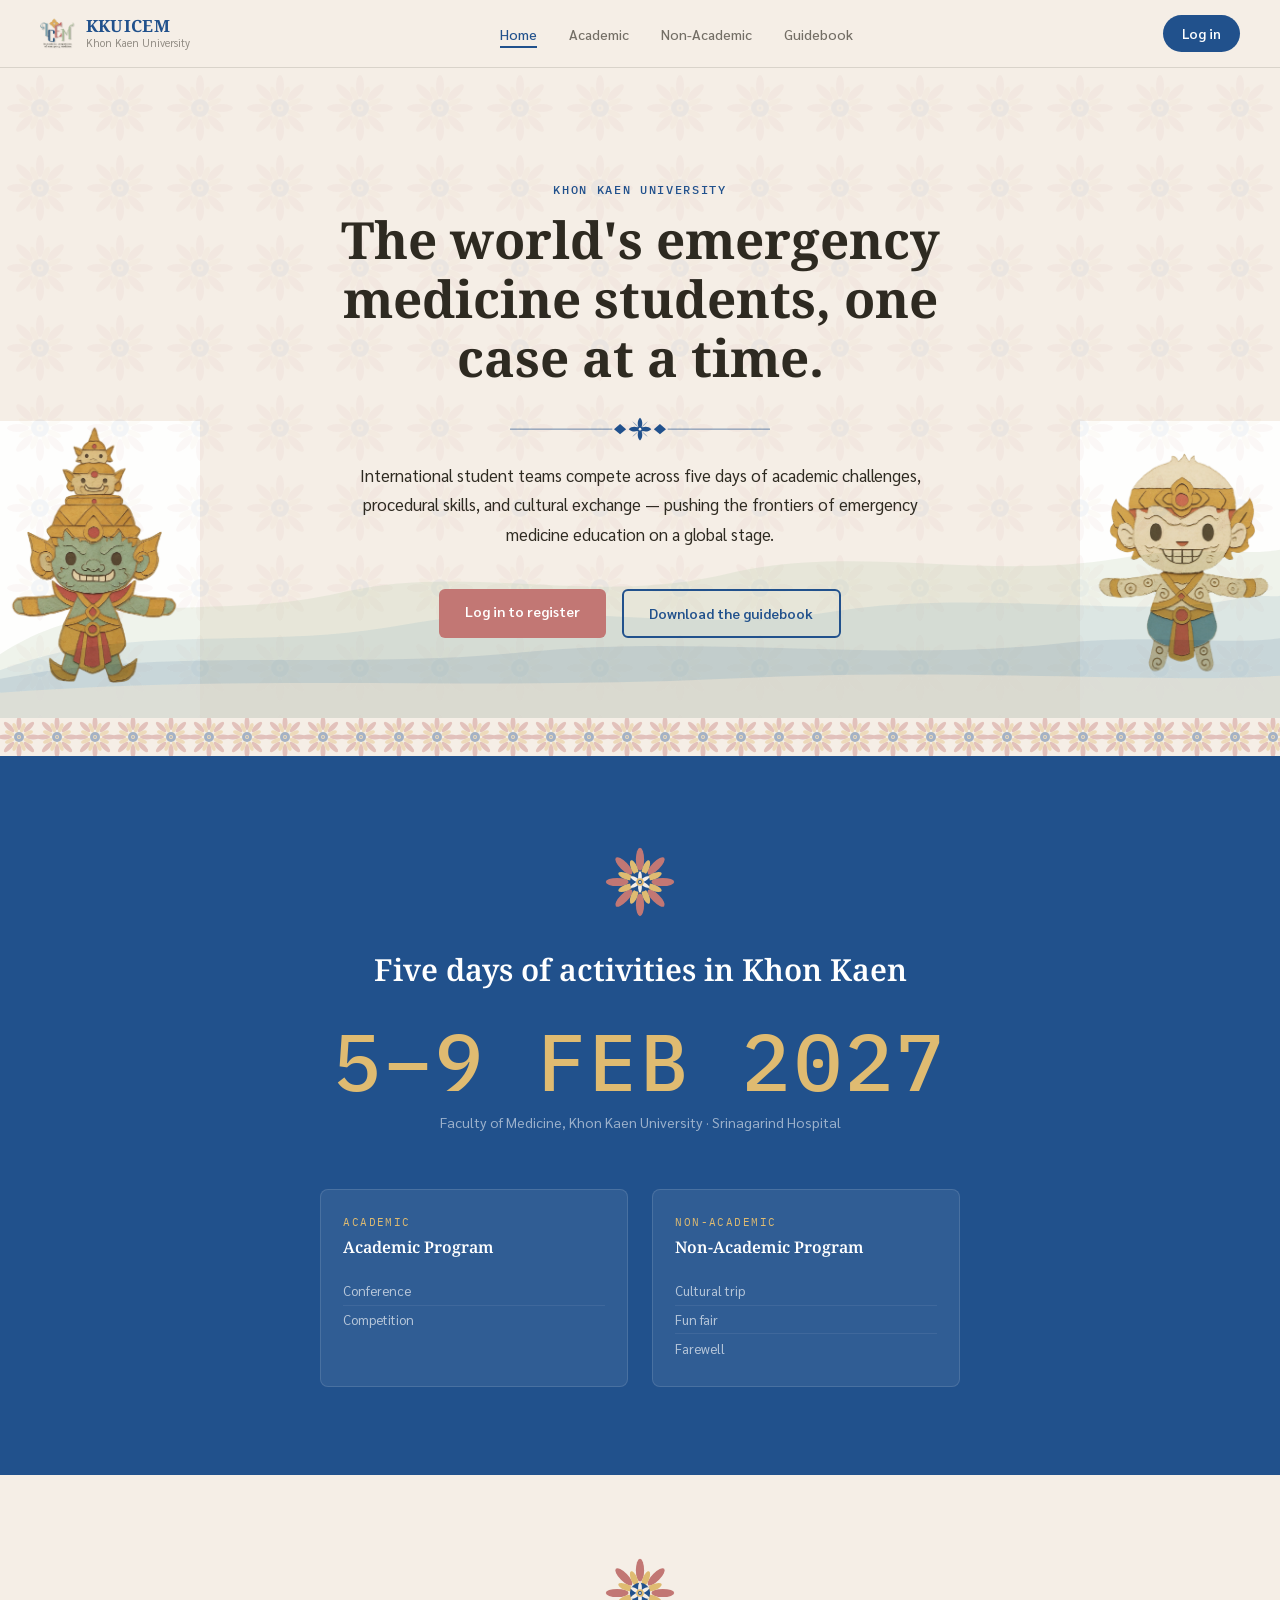
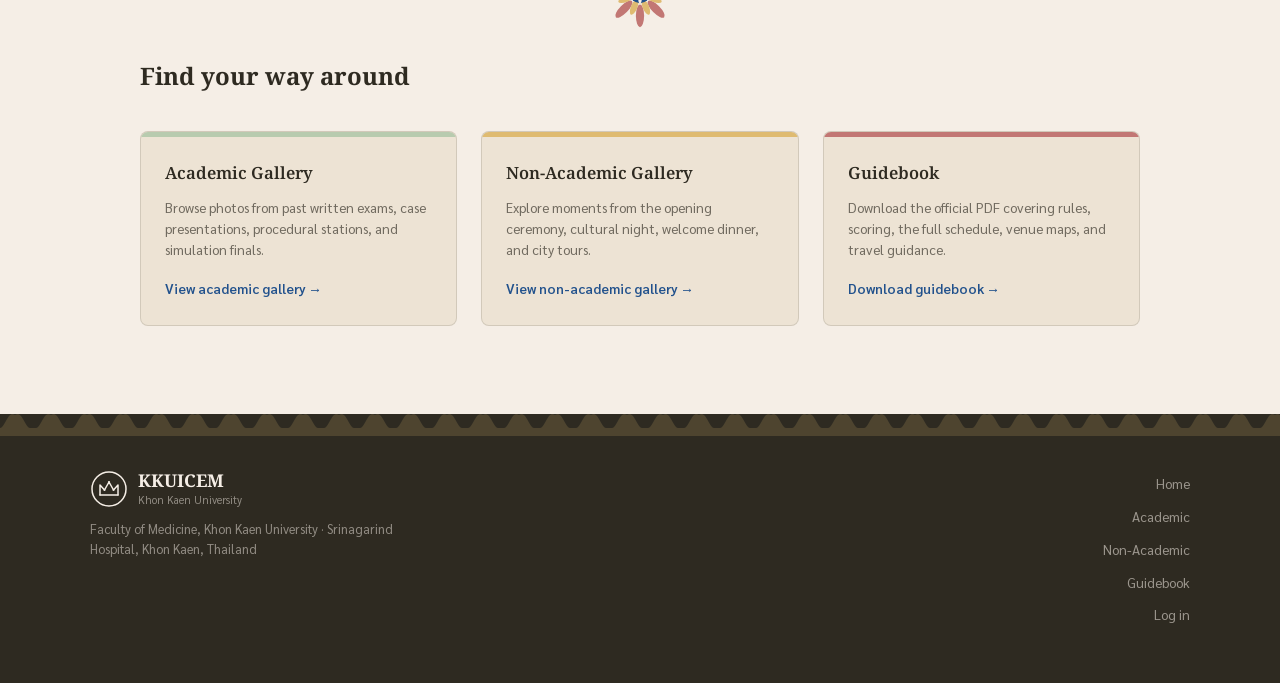
==== commit cb54670c: "Add crossfading photo background to hero section Co-Authored-By: Claude Sonnet 4.6 <noreply@anthropi" ====
--- a/index.html
+++ b/index.html
@@ -47,6 +47,14 @@
 <main>
 
   <section class="hero">
+    <div class="hero-bg-fade" aria-hidden="true">
+      <div class="hero-bg-photo" style="background-image:url('assets/hero-bg/hero-bg-1-opening-group.jpg')"></div>
+      <div class="hero-bg-photo" style="background-image:url('assets/hero-bg/hero-bg-2-awards-celebration.jpg')"></div>
+      <div class="hero-bg-photo" style="background-image:url('assets/hero-bg/hero-bg-3-auditorium.jpg')"></div>
+      <div class="hero-bg-photo" style="background-image:url('assets/hero-bg/hero-bg-4-golden-temple.jpg')"></div>
+      <div class="hero-bg-photo" style="background-image:url('assets/hero-bg/hero-bg-5-procedural-skills.jpg')"></div>
+      <div class="hero-bg-photo" style="background-image:url('assets/hero-bg/hero-bg-6-muay-thai-culture.jpg')"></div>
+    </div>
     <div class="hero-mountain" aria-hidden="true">
       <svg viewBox="0 0 1200 200" preserveAspectRatio="xMidYMax slice" xmlns="http://www.w3.org/2000/svg">
         <path d="M0 140 C100 75 200 110 320 82 C440 54 550 95 680 65 C800 35 920 72 1050 50 C1120 38 1165 48 1200 42 L1200 200 L0 200Z" fill="#B8CBAF" opacity="0.22"/>
--- a/style.css
+++ b/style.css
@@ -286,13 +286,60 @@
   overflow: hidden;
   padding: 7rem 2rem 5rem;
   text-align: center;
-}
+  isolation: isolate;
+}
+
+/* ---- hero crossfading photo background (sits below everything) ---- */
+
+.hero-bg-fade {
+  position: absolute;
+  inset: 0;
+  z-index: 0;
+  overflow: hidden;
+  pointer-events: none;
+}
+
+.hero-bg-photo {
+  position: absolute;
+  inset: 0;
+  background-size: cover;
+  background-position: center;
+  opacity: 0;
+  filter: grayscale(65%) sepia(12%) contrast(0.95);
+  mix-blend-mode: multiply;
+  animation: heroBgFade 36s infinite;
+}
+
+.hero-bg-photo:nth-child(1) { animation-delay:   0s; }
+.hero-bg-photo:nth-child(2) { animation-delay:  -6s; }
+.hero-bg-photo:nth-child(3) { animation-delay: -12s; }
+.hero-bg-photo:nth-child(4) { animation-delay: -18s; }
+.hero-bg-photo:nth-child(5) { animation-delay: -24s; }
+.hero-bg-photo:nth-child(6) { animation-delay: -30s; }
+
+@keyframes heroBgFade {
+  0%   { opacity: 0;    }
+  4%   { opacity: 0.16; }
+  13%  { opacity: 0.16; }
+  20%  { opacity: 0;    }
+  100% { opacity: 0;    }
+}
+
+@media (prefers-reduced-motion: reduce) {
+  .hero-bg-photo {
+    animation: none;
+    opacity: 0.1;
+  }
+  .hero-bg-photo:not(:first-child) { display: none; }
+}
+
+/* ------------------------------------------------------------------ */
 
 .hero::before {
   content: '';
   position: absolute;
   inset: 0;
-  z-index: 0;
+  z-index: 1;
   opacity: 0.05;
   pointer-events: none;
   background-image: url("data:image/svg+xml,<svg xmlns='http://www.w3.org/2000/svg' viewBox='0 0 80 80'><g transform='translate(40,40)'><ellipse rx='4' ry='11' cy='-22' fill='%23C27774'/><ellipse rx='4' ry='11' cy='-22' fill='%23C27774' transform='rotate(45)'/><ellipse rx='4' ry='11' cy='-22' fill='%23C27774' transform='rotate(90)'/><ellipse rx='4' ry='11' cy='-22' fill='%23C27774' transform='rotate(135)'/><ellipse rx='4' ry='11' cy='-22' fill='%23C27774' transform='rotate(180)'/><ellipse rx='4' ry='11' cy='-22' fill='%23C27774' transform='rotate(225)'/><ellipse rx='4' ry='11' cy='-22' fill='%23C27774' transform='rotate(270)'/><ellipse rx='4' ry='11' cy='-22' fill='%23C27774' transform='rotate(315)'/><ellipse rx='3' ry='8' cy='-15' fill='%23DFBB71' transform='rotate(22.5)'/><ellipse rx='3' ry='8' cy='-15' fill='%23DFBB71' transform='rotate(67.5)'/><ellipse rx='3' ry='8' cy='-15' fill='%23DFBB71' transform='rotate(112.5)'/><ellipse rx='3' ry='8' cy='-15' fill='%23DFBB71' transform='rotate(157.5)'/><ellipse rx='3' ry='8' cy='-15' fill='%23DFBB71' transform='rotate(202.5)'/><ellipse rx='3' ry='8' cy='-15' fill='%23DFBB71' transform='rotate(247.5)'/><ellipse rx='3' ry='8' cy='-15' fill='%23DFBB71' transform='rotate(292.5)'/><ellipse rx='3' ry='8' cy='-15' fill='%23DFBB71' transform='rotate(337.5)'/><circle r='9' fill='%2321518C'/><circle r='3.5' fill='%23DFBB71'/><circle r='1.5' fill='%2321518C'/></g></svg>");
@@ -303,7 +350,7 @@
 .hero-mountain {
   position: absolute;
   inset: 0;
-  z-index: 1;
+  z-index: 2;
   pointer-events: none;
   user-select: none;
 }
@@ -320,7 +367,7 @@
   max-width: 700px;
   margin: 0 auto;
   position: relative;
-  z-index: 3;
+  z-index: 4;
 }
 
 .hero-mascot {
@@ -331,7 +378,7 @@
   pointer-events: none;
   user-select: none;
   opacity: 0.9;
-  z-index: 2;
+  z-index: 3;
 }
 
 .hero-mascot-blue { left: -10px; }
@@ -601,6 +648,13 @@
 .gallery-grid { display: grid; grid-template-columns: repeat(3, 1fr); gap: 1.5rem; }
 
 .photo-card { border: 1px solid var(--line); border-radius: 8px; overflow: hidden; background: var(--cream-deep); }
+
+.photo-card-img {
+  display: block;
+  width: 100%;
+  aspect-ratio: 4 / 3;
+  object-fit: cover;
+}
 
 .photo-placeholder {
   aspect-ratio: 4 / 3;
@@ -731,6 +785,143 @@
   letter-spacing: 0.05em;
 }
 
+/* --------------------------------------------------- STORY SECTIONS */
+
+.gallery-sections {
+  max-width: 1100px;
+  margin: 0 auto;
+  padding: 0 2rem 6rem;
+}
+
+.story-section {
+  display: grid;
+  grid-template-columns: 1fr 1fr;
+  gap: 2.5rem;
+  align-items: stretch;
+  padding: 3.5rem 0;
+}
+
+.story-section--flip .story-cover-col   { order: 2; }
+.story-section--flip .story-content-col { order: 1; }
+
+.story-cover-col { display: flex; flex-direction: column; }
+
+.story-cover-img {
+  width: 100%;
+  height: 100%;
+  min-height: 280px;
+  object-fit: cover;
+  border-radius: 10px;
+  border: 1px solid var(--line);
+  display: block;
+}
+
+.story-content-col {
+  display: flex;
+  flex-direction: column;
+  gap: 0.6rem;
+}
+
+.story-eyebrow {
+  display: flex;
+  align-items: center;
+  gap: 0.55rem;
+}
+
+.story-eyebrow .past-label { margin-bottom: 0; }
+
+.story-eyebrow-medallion { flex-shrink: 0; opacity: 0.75; }
+
+.story-heading {
+  font-family: 'Noto Serif Thai', serif;
+  font-size: clamp(1.3rem, 2.2vw, 1.75rem);
+  font-weight: 700;
+  color: var(--ink);
+  line-height: 1.25;
+  margin: 0;
+}
+
+.story-caption {
+  font-size: 0.95rem;
+  line-height: 1.72;
+  color: var(--ink);
+  opacity: 0.72;
+  margin: 0;
+}
+
+/* Filmstrip */
+
+.filmstrip-wrap {
+  position: relative;
+  margin-top: auto;
+  padding-top: 1.4rem;
+}
+
+.filmstrip-fade {
+  position: absolute;
+  right: 0; top: 1.4rem; bottom: 36px;
+  width: 52px;
+  background: linear-gradient(to right, transparent, var(--cream));
+  pointer-events: none;
+  z-index: 1;
+}
+
+.filmstrip {
+  display: flex;
+  gap: 0.65rem;
+  overflow-x: auto;
+  scroll-snap-type: x mandatory;
+  scrollbar-width: none;
+  -webkit-overflow-scrolling: touch;
+}
+
+.filmstrip::-webkit-scrollbar { display: none; }
+
+.filmstrip-item {
+  flex: 0 0 calc(48% - 0.325rem);
+  scroll-snap-align: start;
+  border-radius: 8px;
+  overflow: hidden;
+  border: 1px solid var(--line);
+}
+
+.filmstrip-item img {
+  display: block;
+  width: 100%;
+  aspect-ratio: 4/3;
+  object-fit: cover;
+}
+
+.filmstrip-controls {
+  display: flex;
+  gap: 0.4rem;
+  margin-top: 0.6rem;
+  justify-content: flex-end;
+}
+
+.filmstrip-btn {
+  width: 34px;
+  height: 34px;
+  border-radius: 50%;
+  border: 1px solid var(--line);
+  background: var(--cream);
+  color: var(--ink);
+  cursor: pointer;
+  font-size: 1.15rem;
+  display: flex;
+  align-items: center;
+  justify-content: center;
+  transition: background 0.15s, border-color 0.15s;
+  padding: 0;
+  line-height: 1;
+}
+
+.filmstrip-btn:hover { background: var(--cream-deep); border-color: var(--navy); }
+.filmstrip-btn:focus-visible { outline: 2px solid var(--navy); outline-offset: 2px; }
+
+/* Section dividers inside gallery-sections */
+.gallery-sections .thai-ornament { padding: 0.5rem 0; }
+
 /* ---------------------------------------------------------- RESPONSIVE */
 
 @media (max-width: 860px) {
@@ -763,4 +954,24 @@
   .login-card { padding: 1.25rem; }
 
   .login-card iframe { height: 520px; }
-}
+
+  /* Story sections — single column on mobile */
+  .gallery-sections { padding: 0 1.25rem 4rem; }
+
+  .story-section {
+    grid-template-columns: 1fr;
+    gap: 1.25rem;
+    padding: 2.5rem 0;
+  }
+
+  .story-section--flip .story-cover-col,
+  .story-section--flip .story-content-col { order: unset; }
+
+  .story-cover-img { min-height: 0; aspect-ratio: 4/3; height: auto; }
+
+  .filmstrip-item { flex: 0 0 72%; }
+
+  .filmstrip-wrap { padding-top: 1rem; }
+
+  .filmstrip-fade { top: 1rem; }
+}
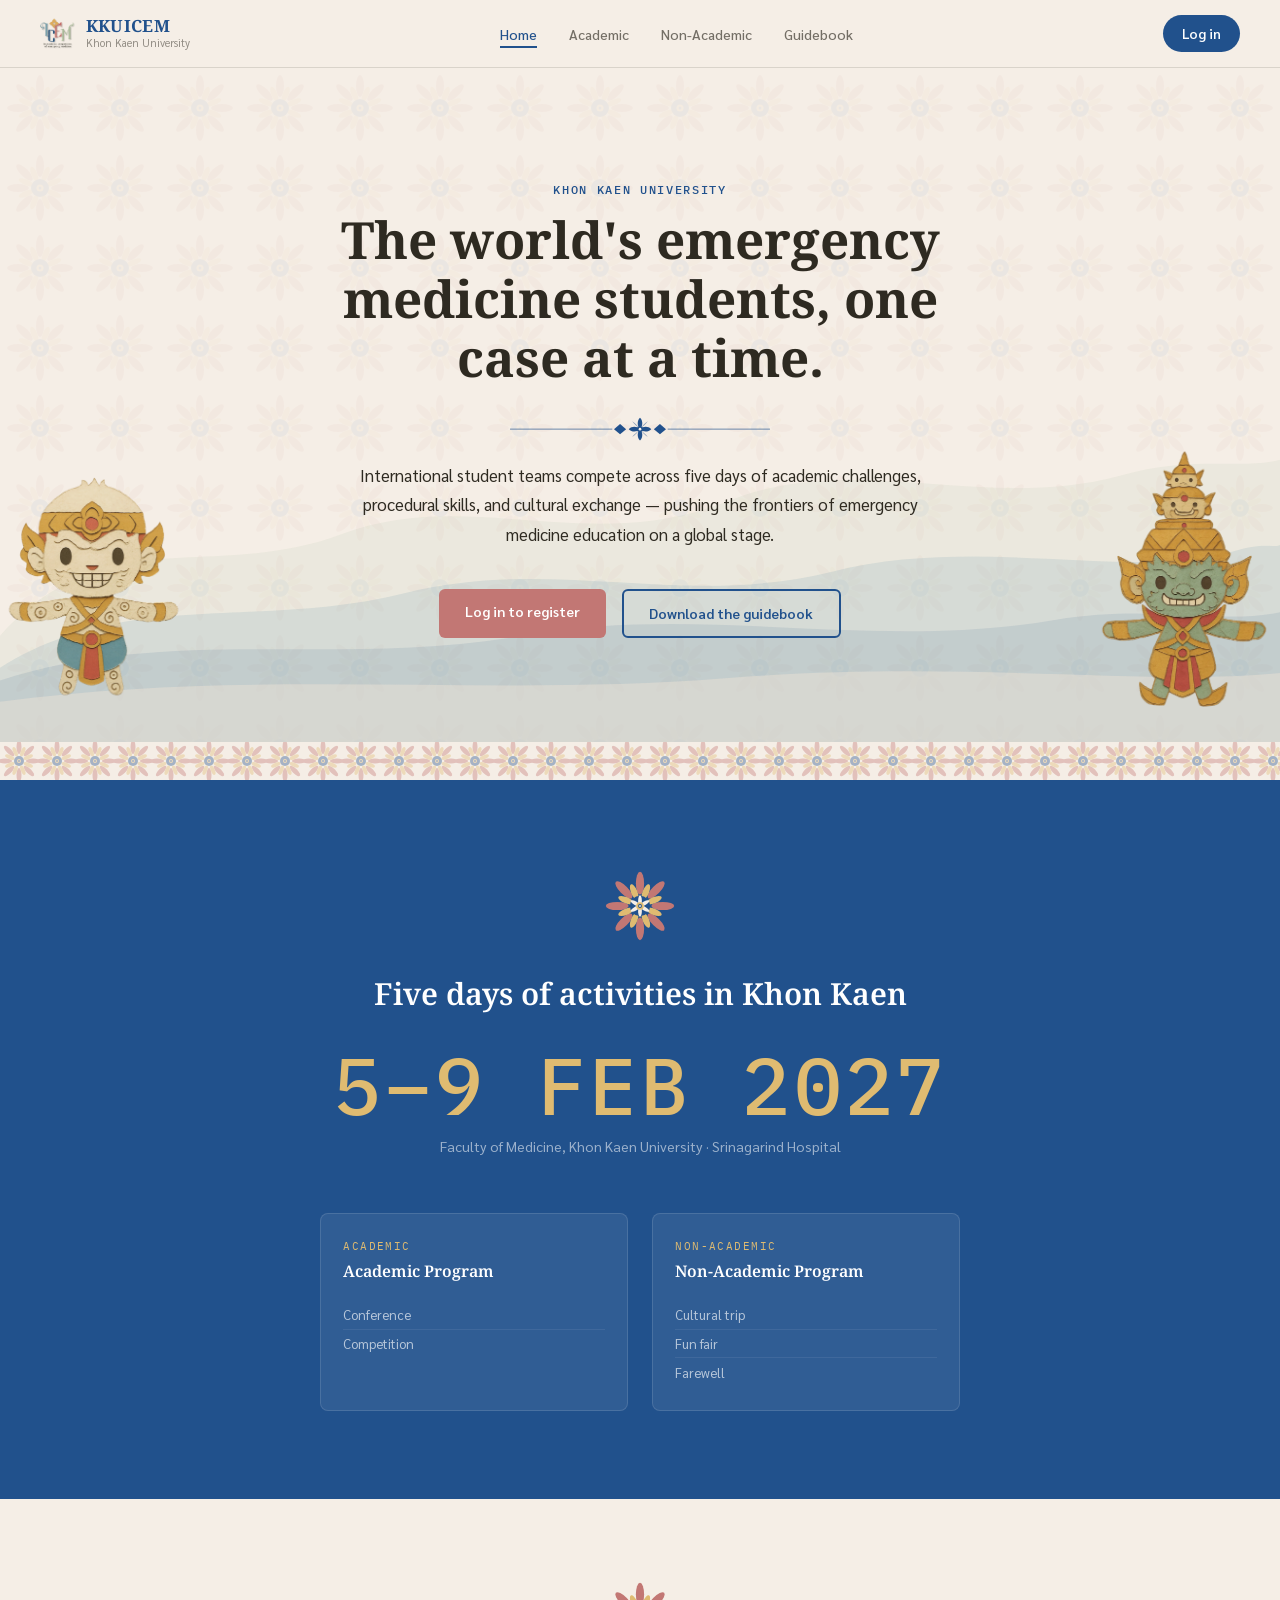
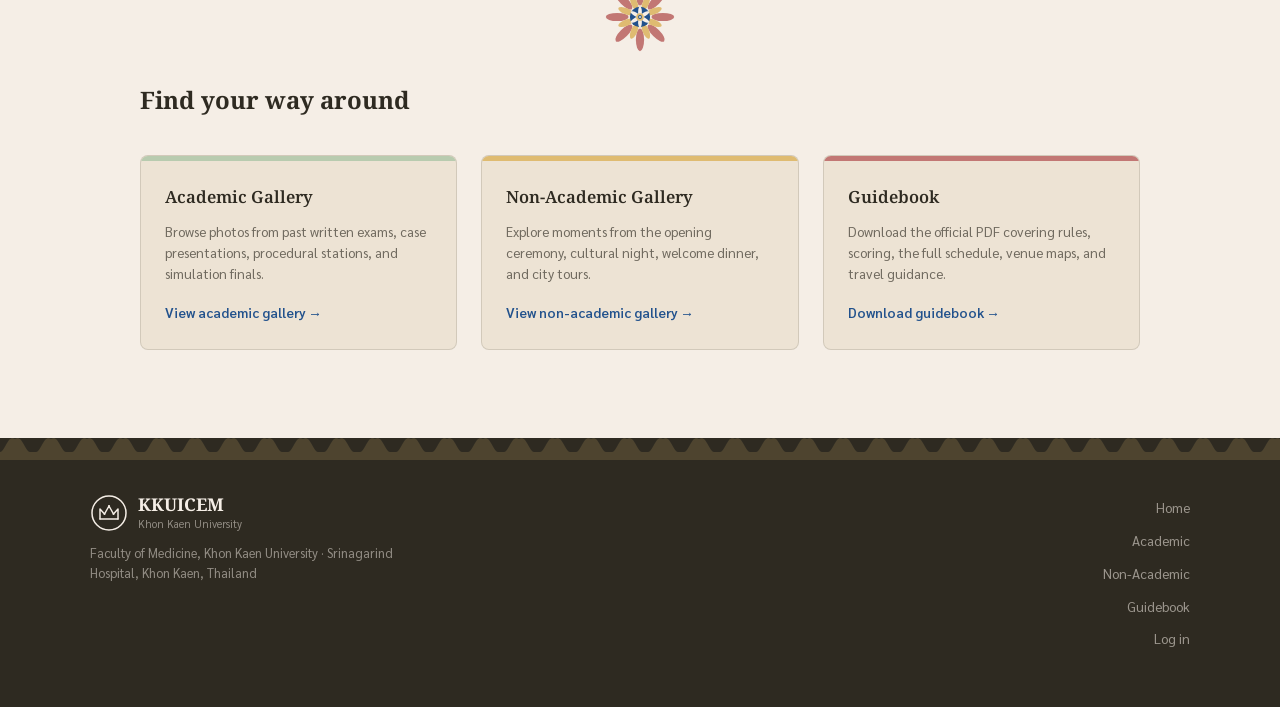
==== commit b1c4a92e: "Rework hero: photos clipped into wave silhouette, replace flat mountain layer Co-Authored-By: Claude" ====
--- a/index.html
+++ b/index.html
@@ -55,12 +55,25 @@
       <div class="hero-bg-photo" style="background-image:url('assets/hero-bg/hero-bg-5-procedural-skills.jpg')"></div>
       <div class="hero-bg-photo" style="background-image:url('assets/hero-bg/hero-bg-6-muay-thai-culture.jpg')"></div>
     </div>
-    <div class="hero-mountain" aria-hidden="true">
-      <svg viewBox="0 0 1200 200" preserveAspectRatio="xMidYMax slice" xmlns="http://www.w3.org/2000/svg">
-        <path d="M0 140 C100 75 200 110 320 82 C440 54 550 95 680 65 C800 35 920 72 1050 50 C1120 38 1165 48 1200 42 L1200 200 L0 200Z" fill="#B8CBAF" opacity="0.22"/>
-        <path d="M0 155 C120 108 240 138 380 112 C520 86 640 122 780 100 C920 78 1060 108 1160 88 C1185 83 1195 87 1200 85 L1200 200 L0 200Z" fill="#88ABBE" opacity="0.18"/>
-        <path d="M0 163 C160 132 320 155 490 138 C660 121 820 148 990 130 C1080 120 1145 132 1200 125 L1200 200 L0 200Z" fill="#21518C" opacity="0.1"/>
-        <path d="M0 176 C240 158 460 174 680 163 C900 152 1080 168 1200 160 L1200 200 L0 200Z" fill="#EDE3D4" opacity="0.55"/>
+    <div class="hero-hill" aria-hidden="true">
+      <svg viewBox="0 0 1200 320" preserveAspectRatio="xMidYMax slice" xmlns="http://www.w3.org/2000/svg">
+        <defs>
+          <clipPath id="heroHillClip" clipPathUnits="userSpaceOnUse">
+            <path d="M0 220 C100 110 200 170 320 125 C440 80 550 145 680 95 C800 45 920 105 1050 70 C1120 50 1165 65 1200 55 L1200 320 L0 320Z"/>
+          </clipPath>
+        </defs>
+        <path d="M0 250 C120 175 240 215 380 180 C520 145 640 195 780 160 C920 125 1060 170 1160 140 C1185 132 1195 138 1200 135 L1200 320 L0 320Z" fill="#88ABBE" opacity="0.2"/>
+        <path d="M0 262 C160 210 320 250 490 220 C660 190 820 235 990 205 C1080 190 1145 210 1200 198 L1200 320 L0 320Z" fill="#21518C" opacity="0.1"/>
+        <g clip-path="url(#heroHillClip)">
+          <image class="hero-hill-photo" href="assets/hero-bg/hero-bg-1-opening-group.jpg" x="0" y="0" width="1200" height="320" preserveAspectRatio="xMidYMid slice"/>
+          <image class="hero-hill-photo" href="assets/hero-bg/hero-bg-2-awards-celebration.jpg" x="0" y="0" width="1200" height="320" preserveAspectRatio="xMidYMid slice"/>
+          <image class="hero-hill-photo" href="assets/hero-bg/hero-bg-3-auditorium.jpg" x="0" y="0" width="1200" height="320" preserveAspectRatio="xMidYMid slice"/>
+          <image class="hero-hill-photo" href="assets/hero-bg/hero-bg-4-golden-temple.jpg" x="0" y="0" width="1200" height="320" preserveAspectRatio="xMidYMid slice"/>
+          <image class="hero-hill-photo" href="assets/hero-bg/hero-bg-5-procedural-skills.jpg" x="0" y="0" width="1200" height="320" preserveAspectRatio="xMidYMid slice"/>
+          <image class="hero-hill-photo" href="assets/hero-bg/hero-bg-6-muay-thai-culture.jpg" x="0" y="0" width="1200" height="320" preserveAspectRatio="xMidYMid slice"/>
+        </g>
+        <path d="M0 220 C100 110 200 170 320 125 C440 80 550 145 680 95 C800 45 920 105 1050 70 C1120 50 1165 65 1200 55 L1200 320 L0 320Z" fill="#B8CBAF" opacity="0.16" style="mix-blend-mode:multiply"/>
+        <path d="M0 282 C240 250 460 278 680 260 C900 242 1080 268 1200 255 L1200 320 L0 320Z" fill="#EDE3D4" opacity="0.45"/>
       </svg>
     </div>
     <img src="assets/mascot-giant-color.png" class="hero-mascot hero-mascot-blue" aria-hidden="true" alt="">
--- a/style.css
+++ b/style.css
@@ -284,7 +284,7 @@
 .hero {
   position: relative;
   overflow: hidden;
-  padding: 7rem 2rem 5rem;
+  padding: 7rem 2rem 6.5rem;
   text-align: center;
   isolation: isolate;
 }
@@ -297,6 +297,8 @@
   z-index: 0;
   overflow: hidden;
   pointer-events: none;
+  -webkit-mask-image: linear-gradient(to bottom, transparent 0%, #000 12%, #000 78%, transparent 100%);
+  mask-image: linear-gradient(to bottom, transparent 0%, #000 12%, #000 78%, transparent 100%);
 }
 
 .hero-bg-photo {
@@ -305,7 +307,7 @@
   background-size: cover;
   background-position: center;
   opacity: 0;
-  filter: grayscale(65%) sepia(12%) contrast(0.95);
+  filter: grayscale(70%) sepia(10%) contrast(0.95);
   mix-blend-mode: multiply;
   animation: heroBgFade 36s infinite;
 }
@@ -319,8 +321,8 @@
 
 @keyframes heroBgFade {
   0%   { opacity: 0;    }
-  4%   { opacity: 0.16; }
-  13%  { opacity: 0.16; }
+  4%   { opacity: 0.14; }
+  13%  { opacity: 0.14; }
   20%  { opacity: 0;    }
   100% { opacity: 0;    }
 }
@@ -331,6 +333,52 @@
     opacity: 0.1;
   }
   .hero-bg-photo:not(:first-child) { display: none; }
+}
+
+/* ---- hero hill: same 6 photos, clipped into the wave silhouette ---- */
+
+.hero-hill {
+  position: absolute;
+  inset: 0;
+  z-index: 2;
+  pointer-events: none;
+}
+
+.hero-hill svg {
+  position: absolute;
+  bottom: 0;
+  left: 0;
+  width: 100%;
+  height: auto;
+}
+
+.hero-hill-photo {
+  opacity: 0;
+  filter: grayscale(50%) sepia(14%) contrast(0.97);
+  animation: heroHillFade 36s infinite;
+}
+
+.hero-hill-photo:nth-child(1) { animation-delay:   0s; }
+.hero-hill-photo:nth-child(2) { animation-delay:  -6s; }
+.hero-hill-photo:nth-child(3) { animation-delay: -12s; }
+.hero-hill-photo:nth-child(4) { animation-delay: -18s; }
+.hero-hill-photo:nth-child(5) { animation-delay: -24s; }
+.hero-hill-photo:nth-child(6) { animation-delay: -30s; }
+
+@keyframes heroHillFade {
+  0%   { opacity: 0;    }
+  4%   { opacity: 0.75; }
+  13%  { opacity: 0.75; }
+  20%  { opacity: 0;    }
+  100% { opacity: 0;    }
+}
+
+@media (prefers-reduced-motion: reduce) {
+  .hero-hill-photo {
+    animation: none;
+    opacity: 0.6;
+  }
+  .hero-hill-photo:not(:first-child) { display: none; }
 }
 
 /* ------------------------------------------------------------------ */
@@ -347,21 +395,6 @@
   background-size: 80px 80px;
 }
 
-.hero-mountain {
-  position: absolute;
-  inset: 0;
-  z-index: 2;
-  pointer-events: none;
-  user-select: none;
-}
-
-.hero-mountain svg {
-  position: absolute;
-  bottom: 0;
-  left: 0;
-  width: 100%;
-  height: auto;
-}
 
 .hero-content {
   max-width: 700px;
@@ -374,10 +407,9 @@
   position: absolute;
   bottom: 0;
   width: 210px;
-  mix-blend-mode: multiply;
   pointer-events: none;
   user-select: none;
-  opacity: 0.9;
+  opacity: 0.92;
   z-index: 3;
 }
 
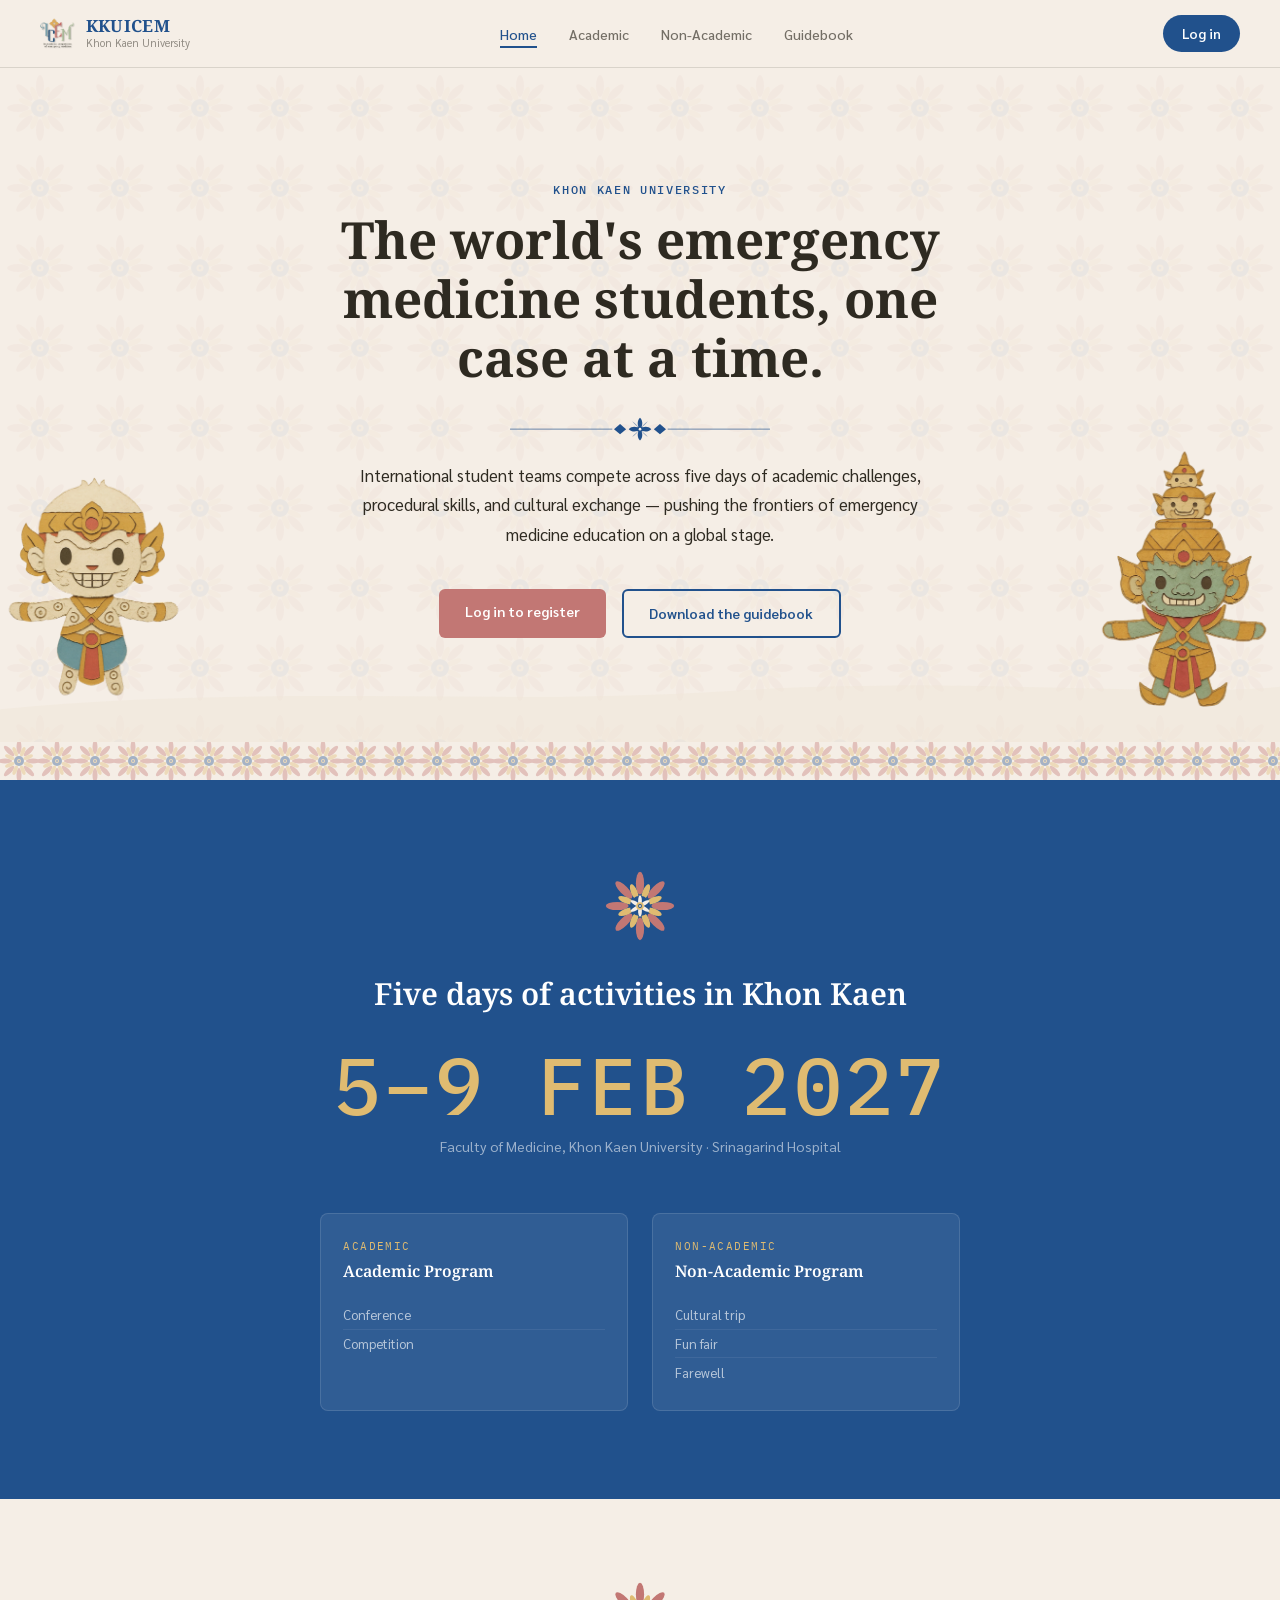
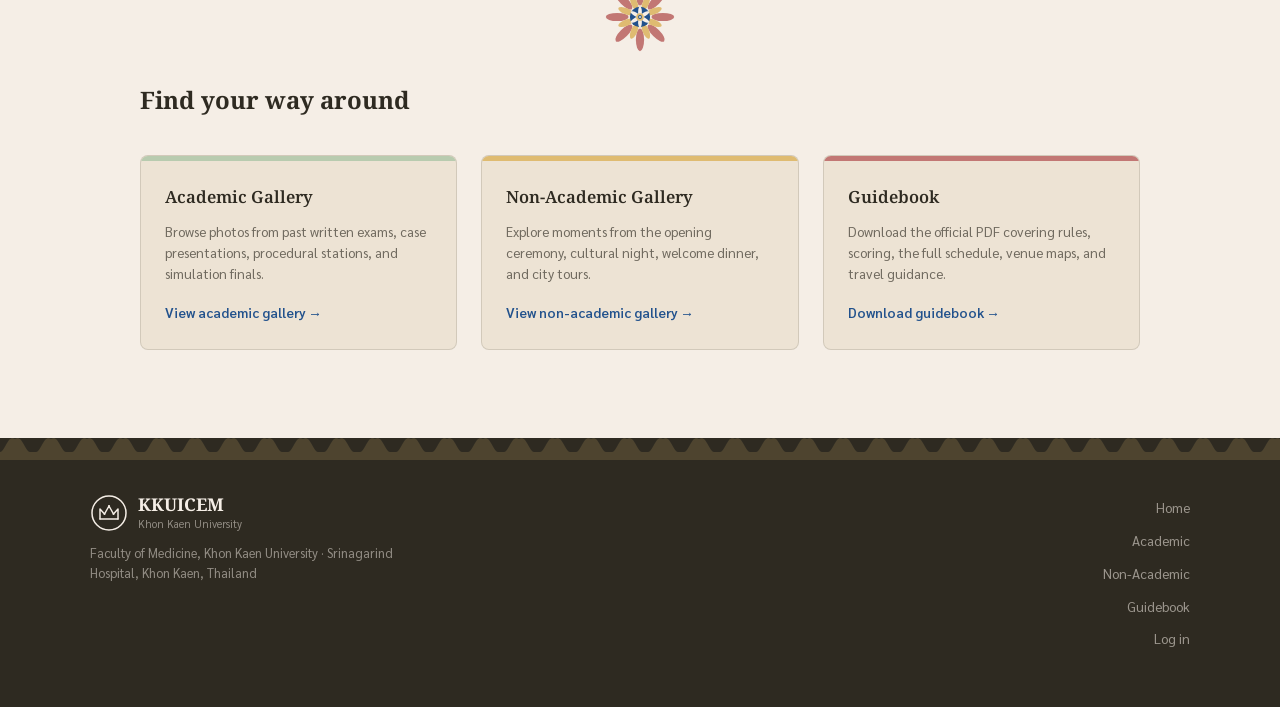
==== commit 733901e3: "Fix hero: single SVG-masked photo layer replaces two misaligned layers Co-Authored-By: Claude Sonnet" ====
--- a/index.html
+++ b/index.html
@@ -55,25 +55,9 @@
       <div class="hero-bg-photo" style="background-image:url('assets/hero-bg/hero-bg-5-procedural-skills.jpg')"></div>
       <div class="hero-bg-photo" style="background-image:url('assets/hero-bg/hero-bg-6-muay-thai-culture.jpg')"></div>
     </div>
-    <div class="hero-hill" aria-hidden="true">
-      <svg viewBox="0 0 1200 320" preserveAspectRatio="xMidYMax slice" xmlns="http://www.w3.org/2000/svg">
-        <defs>
-          <clipPath id="heroHillClip" clipPathUnits="userSpaceOnUse">
-            <path d="M0 220 C100 110 200 170 320 125 C440 80 550 145 680 95 C800 45 920 105 1050 70 C1120 50 1165 65 1200 55 L1200 320 L0 320Z"/>
-          </clipPath>
-        </defs>
-        <path d="M0 250 C120 175 240 215 380 180 C520 145 640 195 780 160 C920 125 1060 170 1160 140 C1185 132 1195 138 1200 135 L1200 320 L0 320Z" fill="#88ABBE" opacity="0.2"/>
-        <path d="M0 262 C160 210 320 250 490 220 C660 190 820 235 990 205 C1080 190 1145 210 1200 198 L1200 320 L0 320Z" fill="#21518C" opacity="0.1"/>
-        <g clip-path="url(#heroHillClip)">
-          <image class="hero-hill-photo" href="assets/hero-bg/hero-bg-1-opening-group.jpg" x="0" y="0" width="1200" height="320" preserveAspectRatio="xMidYMid slice"/>
-          <image class="hero-hill-photo" href="assets/hero-bg/hero-bg-2-awards-celebration.jpg" x="0" y="0" width="1200" height="320" preserveAspectRatio="xMidYMid slice"/>
-          <image class="hero-hill-photo" href="assets/hero-bg/hero-bg-3-auditorium.jpg" x="0" y="0" width="1200" height="320" preserveAspectRatio="xMidYMid slice"/>
-          <image class="hero-hill-photo" href="assets/hero-bg/hero-bg-4-golden-temple.jpg" x="0" y="0" width="1200" height="320" preserveAspectRatio="xMidYMid slice"/>
-          <image class="hero-hill-photo" href="assets/hero-bg/hero-bg-5-procedural-skills.jpg" x="0" y="0" width="1200" height="320" preserveAspectRatio="xMidYMid slice"/>
-          <image class="hero-hill-photo" href="assets/hero-bg/hero-bg-6-muay-thai-culture.jpg" x="0" y="0" width="1200" height="320" preserveAspectRatio="xMidYMid slice"/>
-        </g>
-        <path d="M0 220 C100 110 200 170 320 125 C440 80 550 145 680 95 C800 45 920 105 1050 70 C1120 50 1165 65 1200 55 L1200 320 L0 320Z" fill="#B8CBAF" opacity="0.16" style="mix-blend-mode:multiply"/>
-        <path d="M0 282 C240 250 460 278 680 260 C900 242 1080 268 1200 255 L1200 320 L0 320Z" fill="#EDE3D4" opacity="0.45"/>
+    <div class="hero-mountain" aria-hidden="true">
+      <svg viewBox="0 0 1200 260" preserveAspectRatio="xMidYMax slice" xmlns="http://www.w3.org/2000/svg">
+        <path d="M0 229 C240 205 460 226 680 212 C900 198 1080 218 1200 208 L1200 260 L0 260Z" fill="#EDE3D4" opacity="0.4"/>
       </svg>
     </div>
     <img src="assets/mascot-giant-color.png" class="hero-mascot hero-mascot-blue" aria-hidden="true" alt="">
--- a/style.css
+++ b/style.css
@@ -297,8 +297,12 @@
   z-index: 0;
   overflow: hidden;
   pointer-events: none;
-  -webkit-mask-image: linear-gradient(to bottom, transparent 0%, #000 12%, #000 78%, transparent 100%);
-  mask-image: linear-gradient(to bottom, transparent 0%, #000 12%, #000 78%, transparent 100%);
+  -webkit-mask-image: url("data:image/svg+xml,<svg xmlns='http://www.w3.org/2000/svg' viewBox='0 0 100 100' preserveAspectRatio='none'><defs><linearGradient id='heroMaskGrad' x1='0' y1='0' x2='0' y2='1'><stop offset='0%25' stop-color='white' stop-opacity='0'/><stop offset='55%25' stop-color='white' stop-opacity='0'/><stop offset='78%25' stop-color='white' stop-opacity='1'/><stop offset='100%25' stop-color='white' stop-opacity='1'/></linearGradient></defs><rect width='100' height='100' fill='url(%23heroMaskGrad)'/><path d='M0,70 C8,38 17,55 27,41 C37,27 46,48 57,33 C67,18 77,36 88,25 C93,19 97,24 100,21 L100,100 L0,100 Z' fill='white'/></svg>");
+  mask-image: url("data:image/svg+xml,<svg xmlns='http://www.w3.org/2000/svg' viewBox='0 0 100 100' preserveAspectRatio='none'><defs><linearGradient id='heroMaskGrad' x1='0' y1='0' x2='0' y2='1'><stop offset='0%25' stop-color='white' stop-opacity='0'/><stop offset='55%25' stop-color='white' stop-opacity='0'/><stop offset='78%25' stop-color='white' stop-opacity='1'/><stop offset='100%25' stop-color='white' stop-opacity='1'/></linearGradient></defs><rect width='100' height='100' fill='url(%23heroMaskGrad)'/><path d='M0,70 C8,38 17,55 27,41 C37,27 46,48 57,33 C67,18 77,36 88,25 C93,19 97,24 100,21 L100,100 L0,100 Z' fill='white'/></svg>");
+  -webkit-mask-size: 100% 100%;
+  mask-size: 100% 100%;
+  -webkit-mask-repeat: no-repeat;
+  mask-repeat: no-repeat;
 }
 
 .hero-bg-photo {
@@ -307,7 +311,7 @@
   background-size: cover;
   background-position: center;
   opacity: 0;
-  filter: grayscale(70%) sepia(10%) contrast(0.95);
+  filter: grayscale(75%) sepia(10%) contrast(0.9) brightness(1.05);
   mix-blend-mode: multiply;
   animation: heroBgFade 36s infinite;
 }
@@ -320,65 +324,34 @@
 .hero-bg-photo:nth-child(6) { animation-delay: -30s; }
 
 @keyframes heroBgFade {
-  0%   { opacity: 0;    }
-  4%   { opacity: 0.14; }
-  13%  { opacity: 0.14; }
-  20%  { opacity: 0;    }
-  100% { opacity: 0;    }
+  0%   { opacity: 0;   }
+  4%   { opacity: 0.6; }
+  13%  { opacity: 0.6; }
+  20%  { opacity: 0;   }
+  100% { opacity: 0;   }
 }
 
 @media (prefers-reduced-motion: reduce) {
   .hero-bg-photo {
     animation: none;
-    opacity: 0.1;
+    opacity: 0.45;
   }
   .hero-bg-photo:not(:first-child) { display: none; }
 }
 
-/* ---- hero hill: same 6 photos, clipped into the wave silhouette ---- */
-
-.hero-hill {
+.hero-mountain {
   position: absolute;
   inset: 0;
   z-index: 2;
   pointer-events: none;
 }
 
-.hero-hill svg {
+.hero-mountain svg {
   position: absolute;
   bottom: 0;
   left: 0;
   width: 100%;
   height: auto;
-}
-
-.hero-hill-photo {
-  opacity: 0;
-  filter: grayscale(50%) sepia(14%) contrast(0.97);
-  animation: heroHillFade 36s infinite;
-}
-
-.hero-hill-photo:nth-child(1) { animation-delay:   0s; }
-.hero-hill-photo:nth-child(2) { animation-delay:  -6s; }
-.hero-hill-photo:nth-child(3) { animation-delay: -12s; }
-.hero-hill-photo:nth-child(4) { animation-delay: -18s; }
-.hero-hill-photo:nth-child(5) { animation-delay: -24s; }
-.hero-hill-photo:nth-child(6) { animation-delay: -30s; }
-
-@keyframes heroHillFade {
-  0%   { opacity: 0;    }
-  4%   { opacity: 0.75; }
-  13%  { opacity: 0.75; }
-  20%  { opacity: 0;    }
-  100% { opacity: 0;    }
-}
-
-@media (prefers-reduced-motion: reduce) {
-  .hero-hill-photo {
-    animation: none;
-    opacity: 0.6;
-  }
-  .hero-hill-photo:not(:first-child) { display: none; }
 }
 
 /* ------------------------------------------------------------------ */
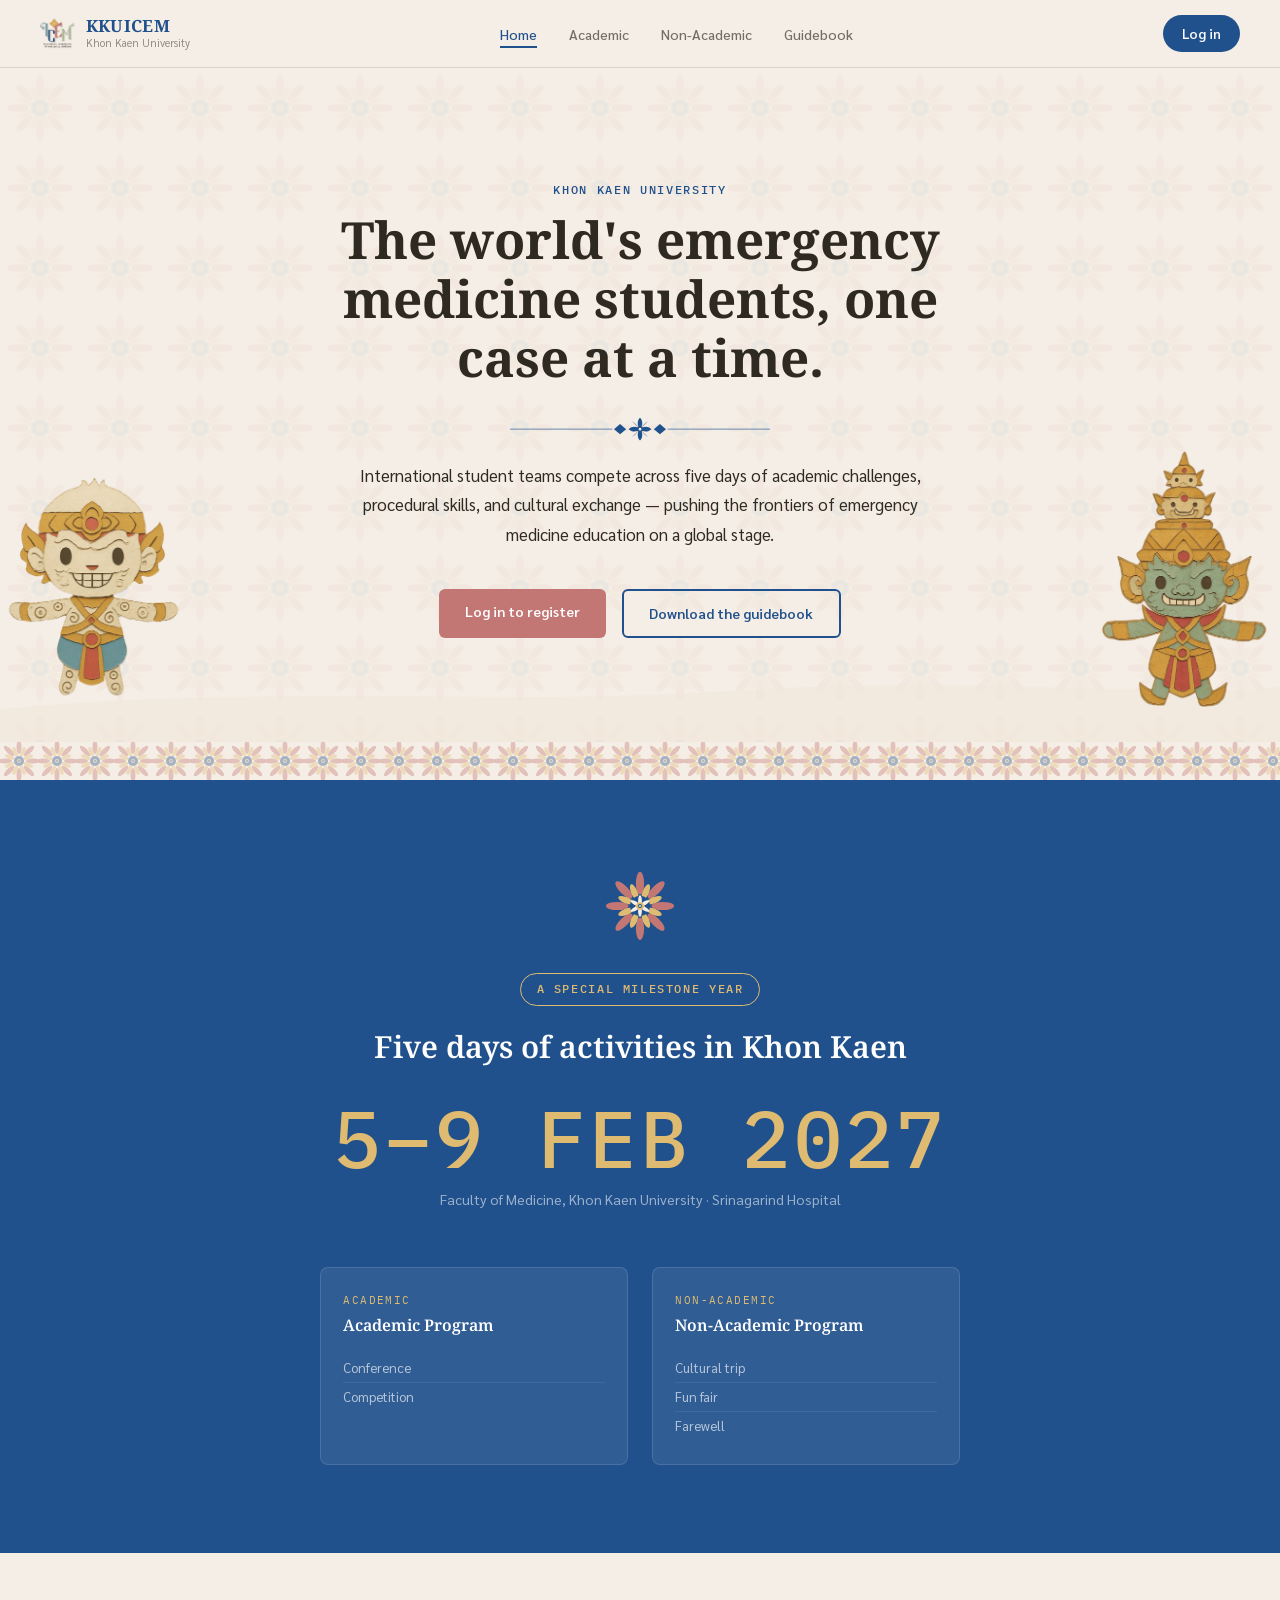
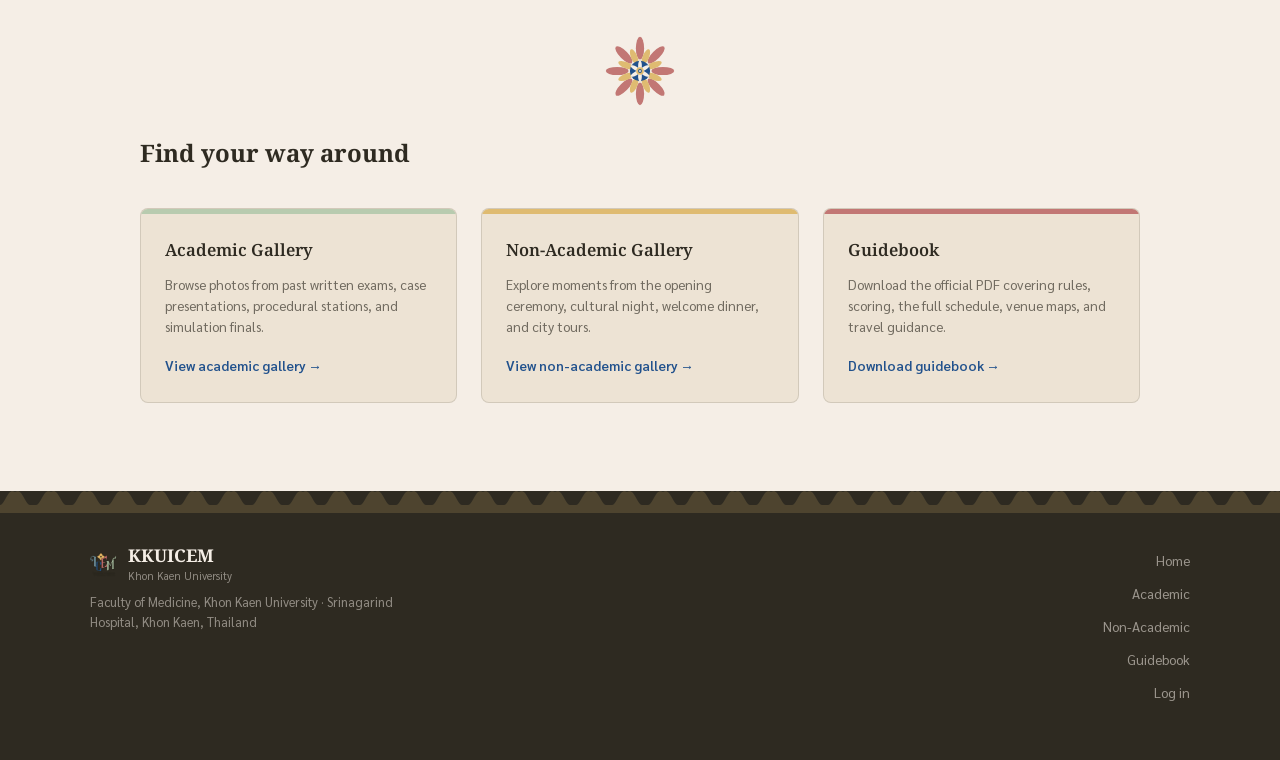
==== commit a15c1a06: "Nov 2026 content edits: academic merge/renames, Cultural Trips, guidebook coming soon, footer logo, " ====
--- a/index.html
+++ b/index.html
@@ -127,6 +127,7 @@
         </g>
       </svg>
     </div>
+    <p class="duration-callout">A special milestone year</p>
     <h2 id="duration-heading">Five days of activities in Khon Kaen</h2>
     <span class="duration-date">5–9 FEB 2027</span>
     <p class="duration-venue">Faculty of Medicine, Khon Kaen University · Srinagarind Hospital</p>
@@ -190,14 +191,7 @@
   <div class="footer-inner">
     <div>
       <div class="footer-brand">
-        <svg class="crest-svg" viewBox="0 0 38 38" fill="none" xmlns="http://www.w3.org/2000/svg" aria-hidden="true">
-          <circle cx="19" cy="19" r="17" stroke="currentColor" stroke-width="1.5"/>
-          <path d="M10 25 L10 15 L14.5 20 L19 12 L23.5 20 L28 15 L28 25" stroke="currentColor" stroke-width="1.5" stroke-linejoin="round" stroke-linecap="round" fill="none"/>
-          <line x1="10" y1="25" x2="28" y2="25" stroke="currentColor" stroke-width="1.5" stroke-linecap="round"/>
-          <circle cx="14.5" cy="20" r="1" fill="currentColor"/>
-          <circle cx="19" cy="12" r="1" fill="currentColor"/>
-          <circle cx="23.5" cy="20" r="1" fill="currentColor"/>
-        </svg>
+        <img src="assets/icem-logo-color.png" class="crest-img" alt="" aria-hidden="true">
         <div class="footer-wordmark-text">
           <div class="footer-wordmark-title">KKUICEM</div>
           <div class="footer-wordmark-sub">Khon Kaen University</div>
--- a/style.css
+++ b/style.css
@@ -468,6 +468,21 @@
 
 .duration-venue { font-size: 0.88rem; opacity: 0.55; margin-bottom: 3.5rem; }
 
+.duration-callout {
+  display: inline-block;
+  font-family: 'IBM Plex Mono', monospace;
+  font-size: 0.72rem;
+  font-weight: 500;
+  letter-spacing: 0.14em;
+  text-transform: uppercase;
+  color: var(--mustard);
+  border: 1px solid var(--mustard);
+  border-radius: 999px;
+  padding: 0.4rem 1rem;
+  margin-bottom: 1.25rem;
+  position: relative;
+}
+
 .schedule-grid {
   max-width: 640px;
   margin: 0 auto;
@@ -755,6 +770,10 @@
 
 .btn-coral-dl:focus-visible { outline: 2px solid #fff; outline-offset: 3px; }
 
+/* temporary: guidebook PDF not yet available */
+.btn-coming-soon,
+.btn-coming-soon:hover { background: rgba(255,255,255,0.18); color: rgba(255,255,255,0.7); cursor: not-allowed; }
+
 .guidebook-contents { max-width: 520px; margin: 3.5rem auto 6rem; padding: 0 2rem; }
 
 .guidebook-contents h2 {
@@ -854,75 +873,95 @@
   margin: 0;
 }
 
-/* Filmstrip */
-
-.filmstrip-wrap {
+/* Scrapbook collage */
+
+.story-collage {
   position: relative;
-  margin-top: auto;
-  padding-top: 1.4rem;
-}
-
-.filmstrip-fade {
+  width: 100%;
+  height: 100%;
+  min-height: 280px;
+  padding: 1.4rem 2.2rem 2.6rem 1.4rem;
+}
+
+.story-section--flip .story-collage { padding: 1.4rem 1.4rem 2.6rem 2.2rem; }
+
+.collage-main {
+  width: 100%;
+  height: 100%;
+  min-height: 280px;
+  object-fit: cover;
+  border-radius: 4px;
+  border: 7px solid var(--cream);
+  outline: 1px solid var(--line);
+  box-shadow: 0 16px 32px rgba(46,42,33,0.2);
+  display: block;
+  position: relative;
+  z-index: 1;
+  transform: rotate(-1.25deg);
+}
+
+.collage-photo {
   position: absolute;
-  right: 0; top: 1.4rem; bottom: 36px;
-  width: 52px;
-  background: linear-gradient(to right, transparent, var(--cream));
-  pointer-events: none;
-  z-index: 1;
-}
-
-.filmstrip {
-  display: flex;
-  gap: 0.65rem;
-  overflow-x: auto;
-  scroll-snap-type: x mandatory;
-  scrollbar-width: none;
-  -webkit-overflow-scrolling: touch;
-}
-
-.filmstrip::-webkit-scrollbar { display: none; }
-
-.filmstrip-item {
-  flex: 0 0 calc(48% - 0.325rem);
-  scroll-snap-align: start;
-  border-radius: 8px;
-  overflow: hidden;
-  border: 1px solid var(--line);
-}
-
-.filmstrip-item img {
+}
+
+.collage-photo img {
   display: block;
   width: 100%;
   aspect-ratio: 4/3;
   object-fit: cover;
-}
-
-.filmstrip-controls {
-  display: flex;
-  gap: 0.4rem;
-  margin-top: 0.6rem;
-  justify-content: flex-end;
-}
-
-.filmstrip-btn {
-  width: 34px;
-  height: 34px;
-  border-radius: 50%;
-  border: 1px solid var(--line);
-  background: var(--cream);
-  color: var(--ink);
-  cursor: pointer;
-  font-size: 1.15rem;
-  display: flex;
-  align-items: center;
-  justify-content: center;
-  transition: background 0.15s, border-color 0.15s;
-  padding: 0;
-  line-height: 1;
-}
-
-.filmstrip-btn:hover { background: var(--cream-deep); border-color: var(--navy); }
-.filmstrip-btn:focus-visible { outline: 2px solid var(--navy); outline-offset: 2px; }
+  border-radius: 3px;
+  border: 6px solid var(--cream);
+  box-shadow: 0 10px 20px rgba(46,42,33,0.24);
+}
+
+.collage-photo:nth-of-type(1) { width: 42%; left: -1.2rem; bottom: -8%; transform: rotate(-7deg); z-index: 3; }
+.collage-photo:nth-of-type(2) { width: 38%; right: -0.6rem; top: -6%;  transform: rotate(6deg);  z-index: 4; }
+.collage-photo:nth-of-type(3) { width: 34%; right: 1.4rem;  bottom: -12%; transform: rotate(-3deg); z-index: 5; }
+.collage-photo:nth-of-type(4) { width: 30%; left: 0.6rem;   top: -10%;  transform: rotate(5deg);   z-index: 2; }
+
+.story-section--flip .collage-photo:nth-of-type(1) { left: auto; right: -1.2rem; }
+.story-section--flip .collage-photo:nth-of-type(2) { right: auto; left: -0.6rem; }
+.story-section--flip .collage-photo:nth-of-type(3) { right: auto; left: 1.4rem; }
+.story-section--flip .collage-photo:nth-of-type(4) { left: auto; right: 0.6rem; }
+
+.tape {
+  position: absolute;
+  top: -9px;
+  left: 50%;
+  width: 44px;
+  height: 16px;
+  transform: translateX(-50%) rotate(-3deg);
+  opacity: 0.85;
+  box-shadow: 0 2px 3px rgba(46,42,33,0.18);
+  z-index: 6;
+}
+
+.tape--coral   { background: var(--coral); }
+.tape--mustard { background: var(--mustard); }
+
+/* Cultural Trips places (non-academic) */
+.trip-places {
+  border-left: 2px solid var(--line);
+  padding-left: 2rem;
+  margin-left: 1rem;
+}
+
+.trip-place { padding: 2rem 0; }
+
+.trip-place .story-collage,
+.trip-place .collage-main { min-height: 220px; }
+
+.trip-place-heading { font-size: clamp(1.15rem, 1.8vw, 1.4rem); }
+
+.trip-place-thai {
+  display: block;
+  font-size: 0.95rem;
+  font-weight: 500;
+  opacity: 0.6;
+  margin-top: 0.15rem;
+}
+
+.trip-place .nav-card-link { margin-top: 0.4rem; }
 
 /* Section dividers inside gallery-sections */
 .gallery-sections .thai-ornament { padding: 0.5rem 0; }
@@ -972,11 +1011,16 @@
   .story-section--flip .story-cover-col,
   .story-section--flip .story-content-col { order: unset; }
 
-  .story-cover-img { min-height: 0; aspect-ratio: 4/3; height: auto; }
-
-  .filmstrip-item { flex: 0 0 72%; }
-
-  .filmstrip-wrap { padding-top: 1rem; }
-
-  .filmstrip-fade { top: 1rem; }
-}
+  .story-collage { padding: 1rem 1.6rem 2.2rem 1rem; min-height: 0; }
+  .story-section--flip .story-collage { padding: 1rem 1rem 2.2rem 1.6rem; }
+  .collage-main { min-height: 0; aspect-ratio: 4/3; height: auto; }
+  .collage-photo:nth-of-type(1) { width: 38%; }
+  .collage-photo:nth-of-type(2) { width: 34%; }
+  .collage-photo:nth-of-type(3) { width: 30%; }
+  .collage-photo:nth-of-type(4) { display: none; }
+
+  .trip-places { padding-left: 1rem; margin-left: 0; }
+  .trip-place .story-collage,
+  .trip-place .collage-main { min-height: 0; }
+  .trip-place .story-content-col { padding-top: 1.75rem; }
+}
